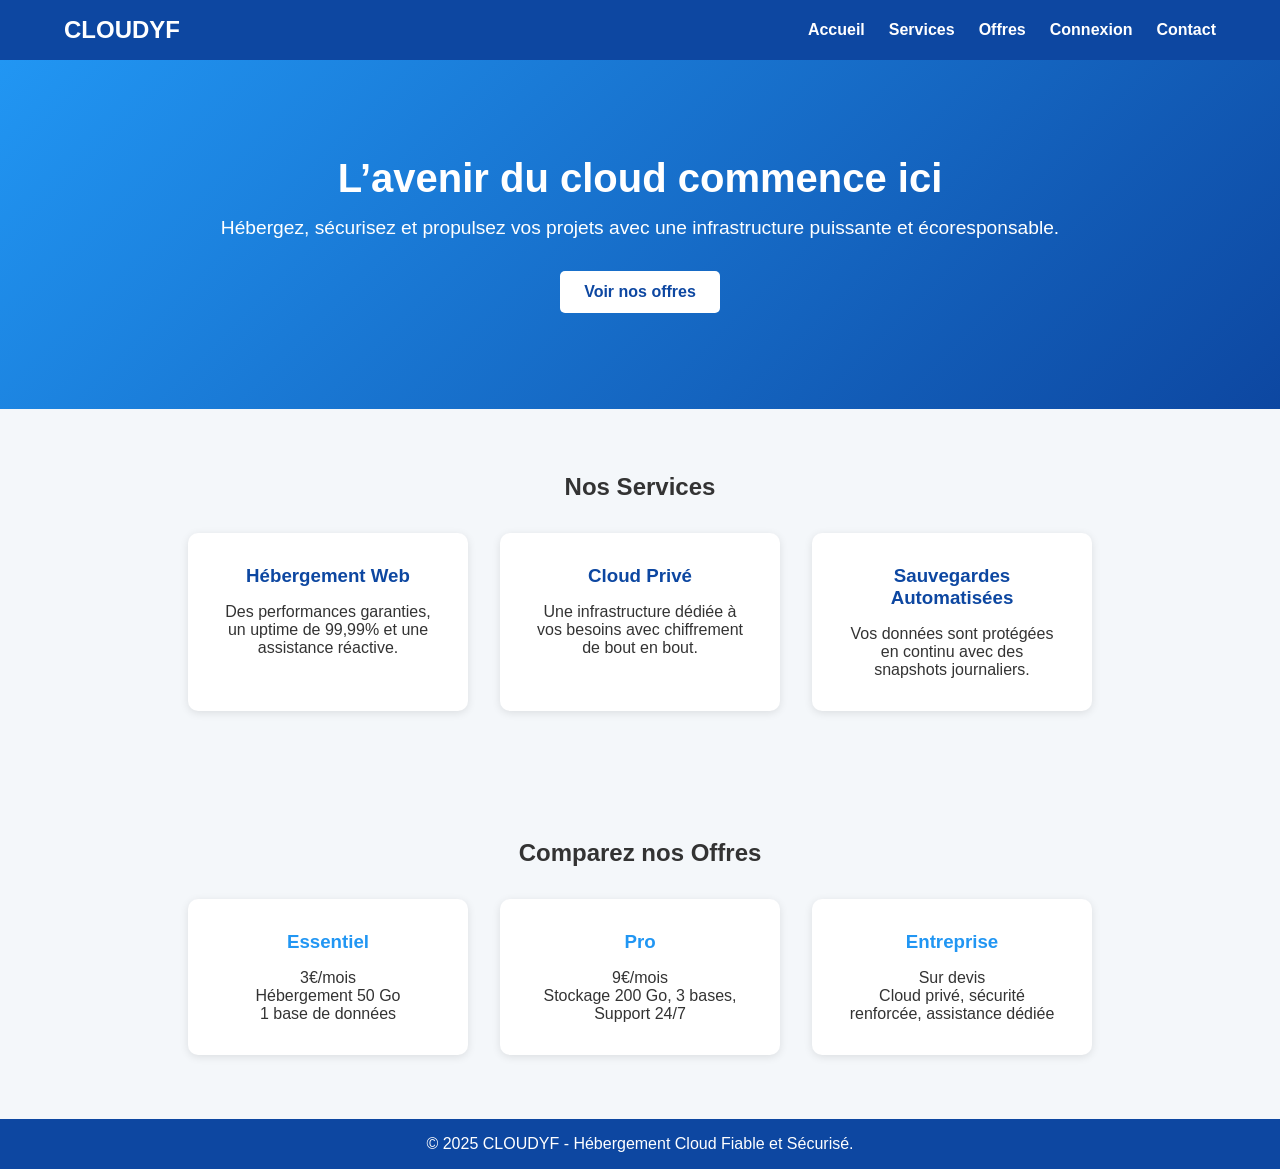
==== index.html @ dfaebd7f "Add sites" ====
<!DOCTYPE html>
<html lang="fr">
<head>
  <meta charset="UTF-8">
  <meta name="viewport" content="width=device-width, initial-scale=1.0">
  <title>CLOUDYF - Votre hébergeur cloud moderne</title>
  <link rel="stylesheet" href="styles.css">
</head>
<body>
  <header>
    <div class="container">
      <nav>
        <h1>CLOUDYF</h1>
        <ul>
          <li><a href="index.html">Accueil</a></li>
          <li><a href="#services">Services</a></li>
          <li><a href="#offres">Offres</a></li>
          <li><a href="connexion.html">Connexion</a></li>
          <li><a href="contact.html">Contact</a></li>
        </ul>
      </nav>
    </div>
  </header>

  <section id="accueil" class="hero">
    <div class="container">
      <h1>L’avenir du cloud commence ici</h1>
      <p>Hébergez, sécurisez et propulsez vos projets avec une infrastructure puissante et écoresponsable.</p>
      <a href="#offres" class="btn">Voir nos offres</a>
    </div>
  </section>

  <section id="services">
    <div class="container">
      <h2>Nos Services</h2>
      <div class="cards">
        <div class="card">
          <h3>Hébergement Web</h3>
          <p>Des performances garanties, un uptime de 99,99% et une assistance réactive.</p>
        </div>
        <div class="card">
          <h3>Cloud Privé</h3>
          <p>Une infrastructure dédiée à vos besoins avec chiffrement de bout en bout.</p>
        </div>
        <div class="card">
          <h3>Sauvegardes Automatisées</h3>
          <p>Vos données sont protégées en continu avec des snapshots journaliers.</p>
        </div>
      </div>
    </div>
  </section>

  <section id="offres">
    <div class="container">
      <h2>Comparez nos Offres</h2>
      <div class="offers">
        <div class="offer">
          <h3>Essentiel</h3>
          <p>3€/mois</p>
          <p>Hébergement 50 Go</p>
          <p>1 base de données</p>
        </div>
        <div class="offer">
          <h3>Pro</h3>
          <p>9€/mois</p>
          <p>Stockage 200 Go, 3 bases, Support 24/7</p>
        </div>
        <div class="offer">
          <h3>Entreprise</h3>
          <p>Sur devis</p>
          <p>Cloud privé, sécurité renforcée, assistance dédiée</p>
        </div>
      </div>
    </div>
  </section>

  <footer>
    <div class="container">
      <p>&copy; 2025 CLOUDYF - Hébergement Cloud Fiable et Sécurisé.</p>
    </div>
  </footer>
</body>
</html>
---- styles.css ----
:root {
  --bleu: #0d47a1;
  --clair: #f4f7fa;
  --accent: #2196f3;
  --gris: #ccc;
  --ombre: rgba(0, 0, 0, 0.1);
}
* {
  margin: 0;
  padding: 0;
  box-sizing: border-box;
  font-family: 'Segoe UI', sans-serif;
}
html, body {
  height: 100%;
}
body {
  background: var(--clair);
  color: #333;
  display: flex;
  flex-direction: column;
}
main {
  flex: 1;
}
header {
  background: var(--bleu);
  color: white;
  padding: 1rem 0;
}
.container {
  width: 90%;
  max-width: 1200px;
  margin: auto;
}
nav {
  display: flex;
  justify-content: space-between;
  align-items: center;
}
nav ul {
  list-style: none;
  display: flex;
  gap: 1.5rem;
}
nav a {
  color: white;
  text-decoration: none;
  font-weight: bold;
}
.hero {
  background: linear-gradient(135deg, var(--accent), var(--bleu));
  color: white;
  text-align: center;
  padding: 6rem 1rem;
}
.hero h1 {
  font-size: 2.5rem;
  margin-bottom: 1rem;
}
.hero p {
  font-size: 1.2rem;
  margin-bottom: 2rem;
}
.btn {
  background: white;
  color: var(--bleu);
  padding: 0.75rem 1.5rem;
  text-decoration: none;
  border-radius: 5px;
  font-weight: bold;
  display: inline-block;
}
section {
  padding: 4rem 1rem;
}
h2 {
  text-align: center;
  margin-bottom: 2rem;
}
.cards, .offers {
  display: flex;
  flex-wrap: wrap;
  gap: 2rem;
  justify-content: center;
}
.card, .offer {
  background: white;
  padding: 2rem;
  border-radius: 10px;
  box-shadow: 0 2px 8px var(--ombre);
  width: 280px;
  text-align: center;
}
.offer h3 {
  margin-bottom: 1rem;
  color: var(--accent);
}
.card h3 {
  color: var(--bleu);
  margin-bottom: 1rem;
}
.form {
  max-width: 500px;
  margin: auto;
  display: flex;
  flex-direction: column;
  gap: 1rem;
}
input, textarea, button {
  padding: 0.75rem;
  border: 1px solid var(--gris);
  border-radius: 5px;
}
button {
  background: var(--bleu);
  color: white;
  font-weight: bold;
  cursor: pointer;
}
footer {
  background: var(--bleu);
  color: white;
  text-align: center;
  padding: 1rem 0;
  margin-top: auto;
}
@media (max-width: 768px) {
  .cards, .offers {
    flex-direction: column;
    align-items: center;
  }
  nav ul {
    flex-direction: column;
    gap: 0.5rem;
  }
}
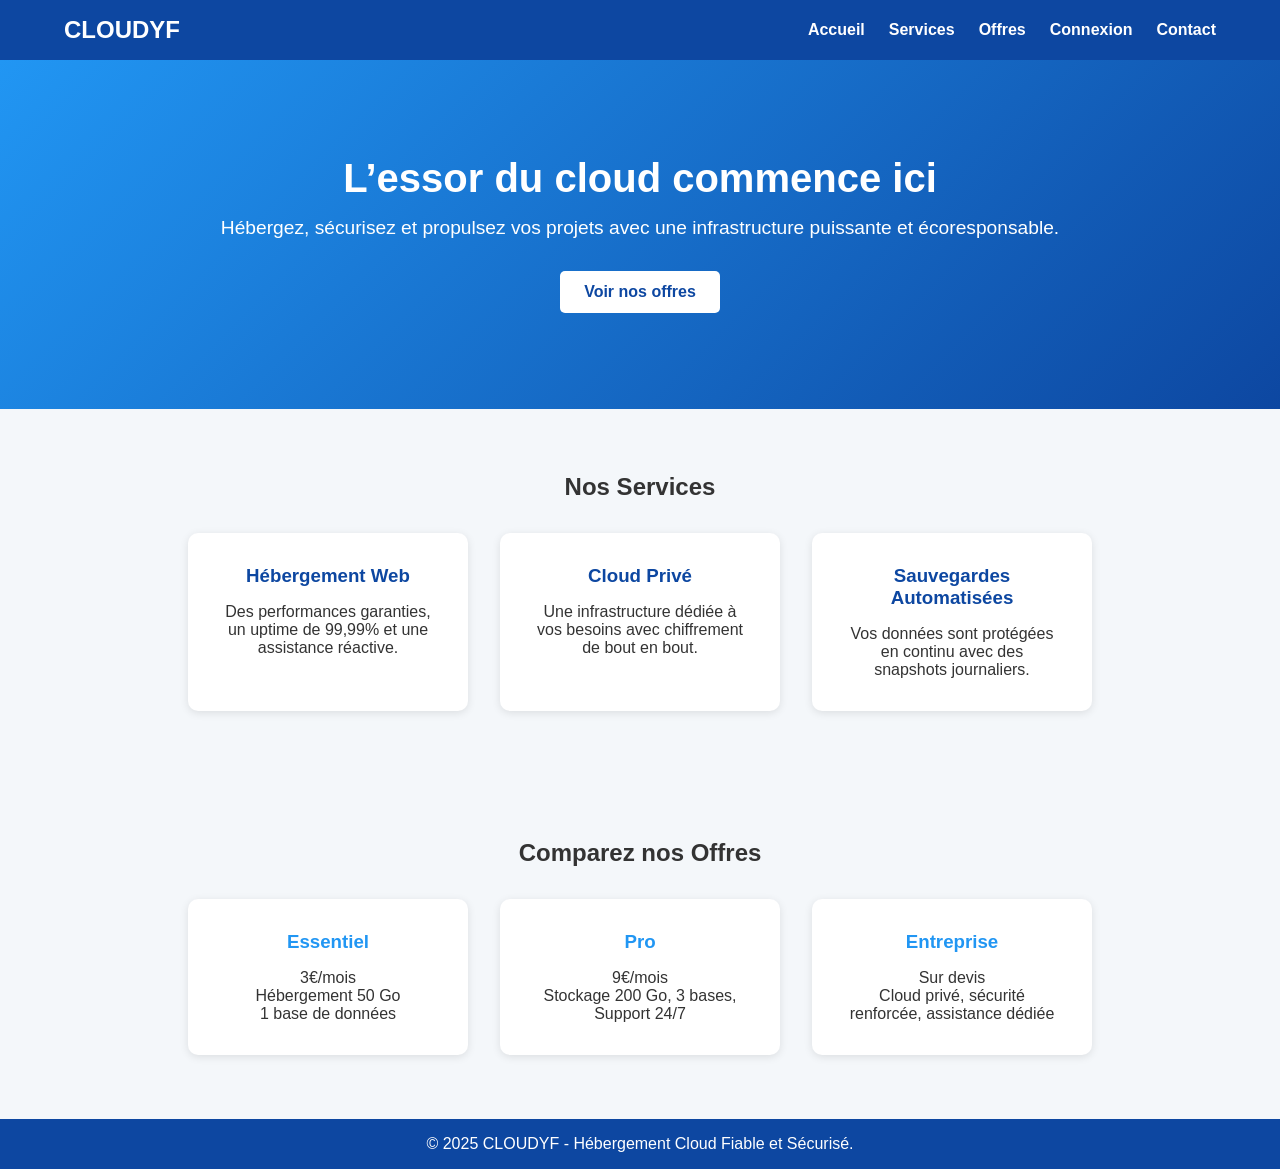
==== commit cef483fe: "Test 01" ====
--- a/index.html
+++ b/index.html
@@ -24,7 +24,7 @@
 
   <section id="accueil" class="hero">
     <div class="container">
-      <h1>L’avenir du cloud commence ici</h1>
+      <h1>L’essor du cloud commence ici</h1>
       <p>Hébergez, sécurisez et propulsez vos projets avec une infrastructure puissante et écoresponsable.</p>
       <a href="#offres" class="btn">Voir nos offres</a>
     </div>
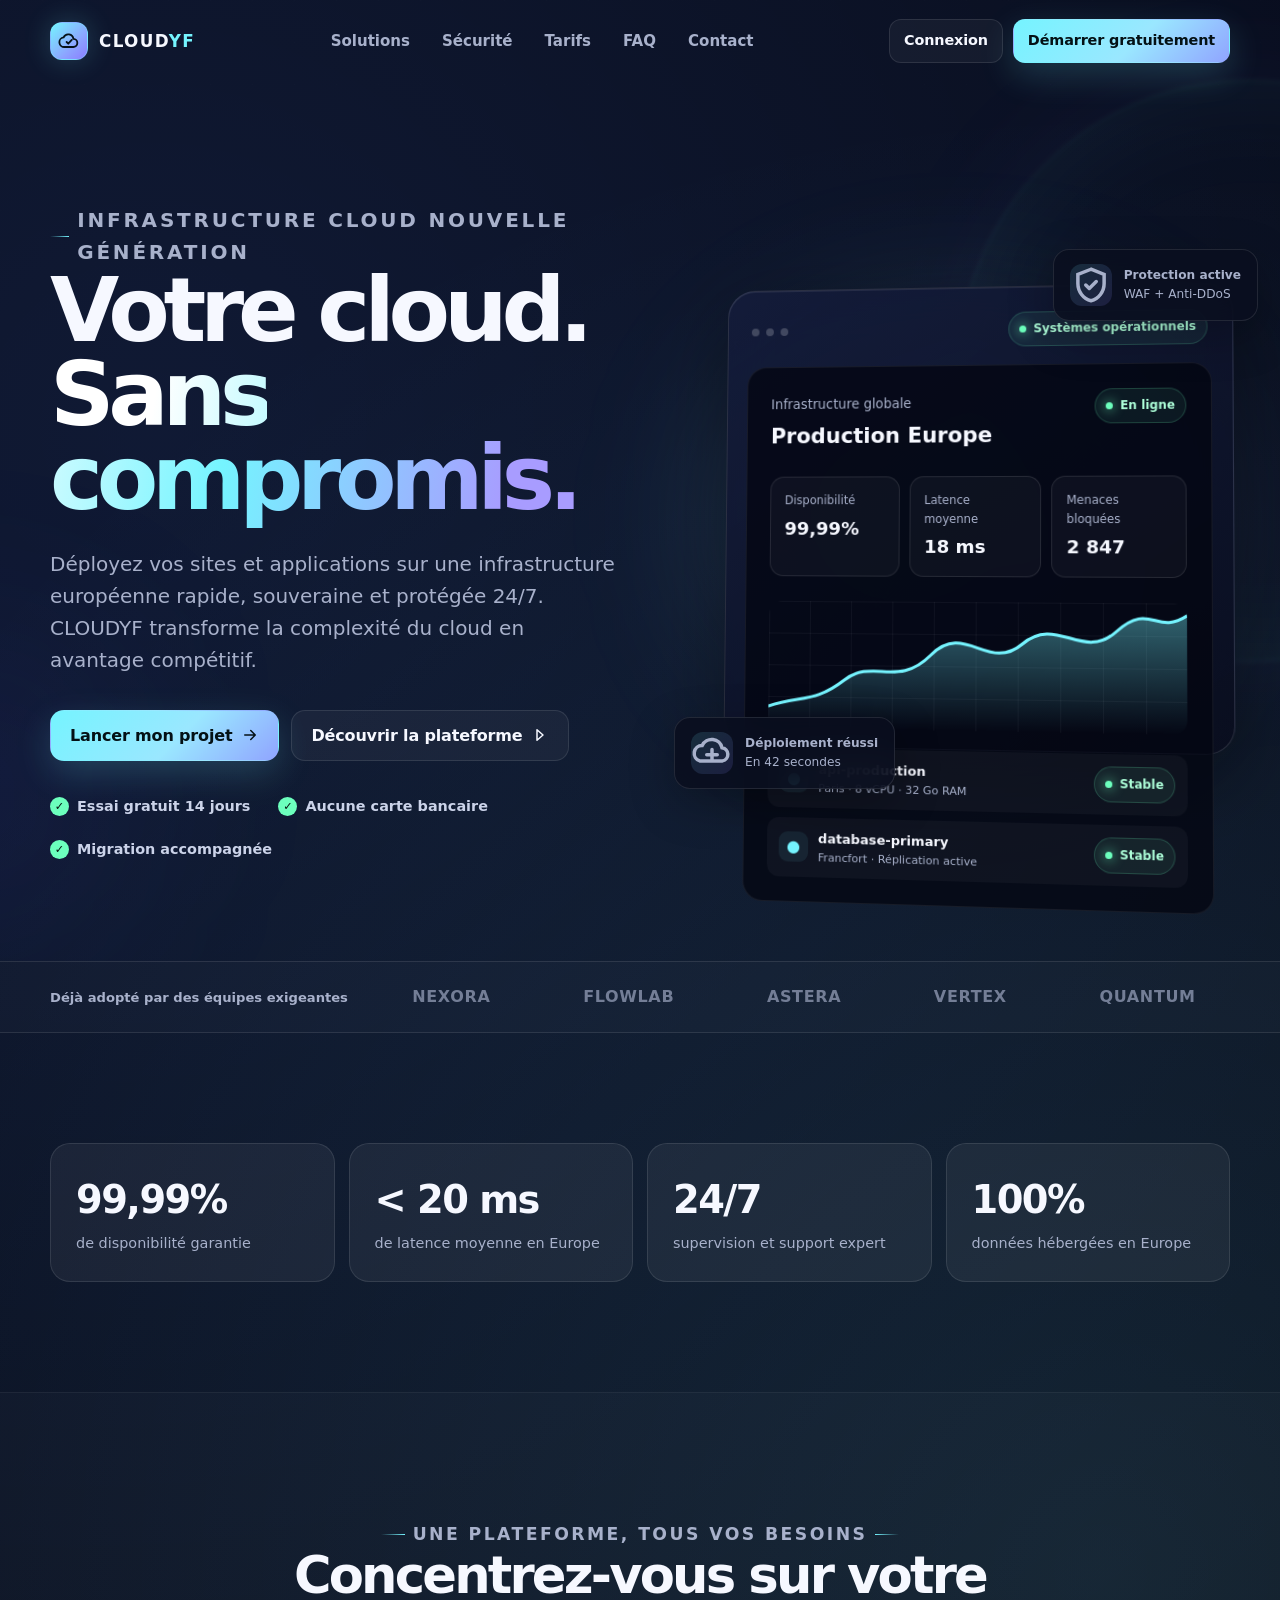
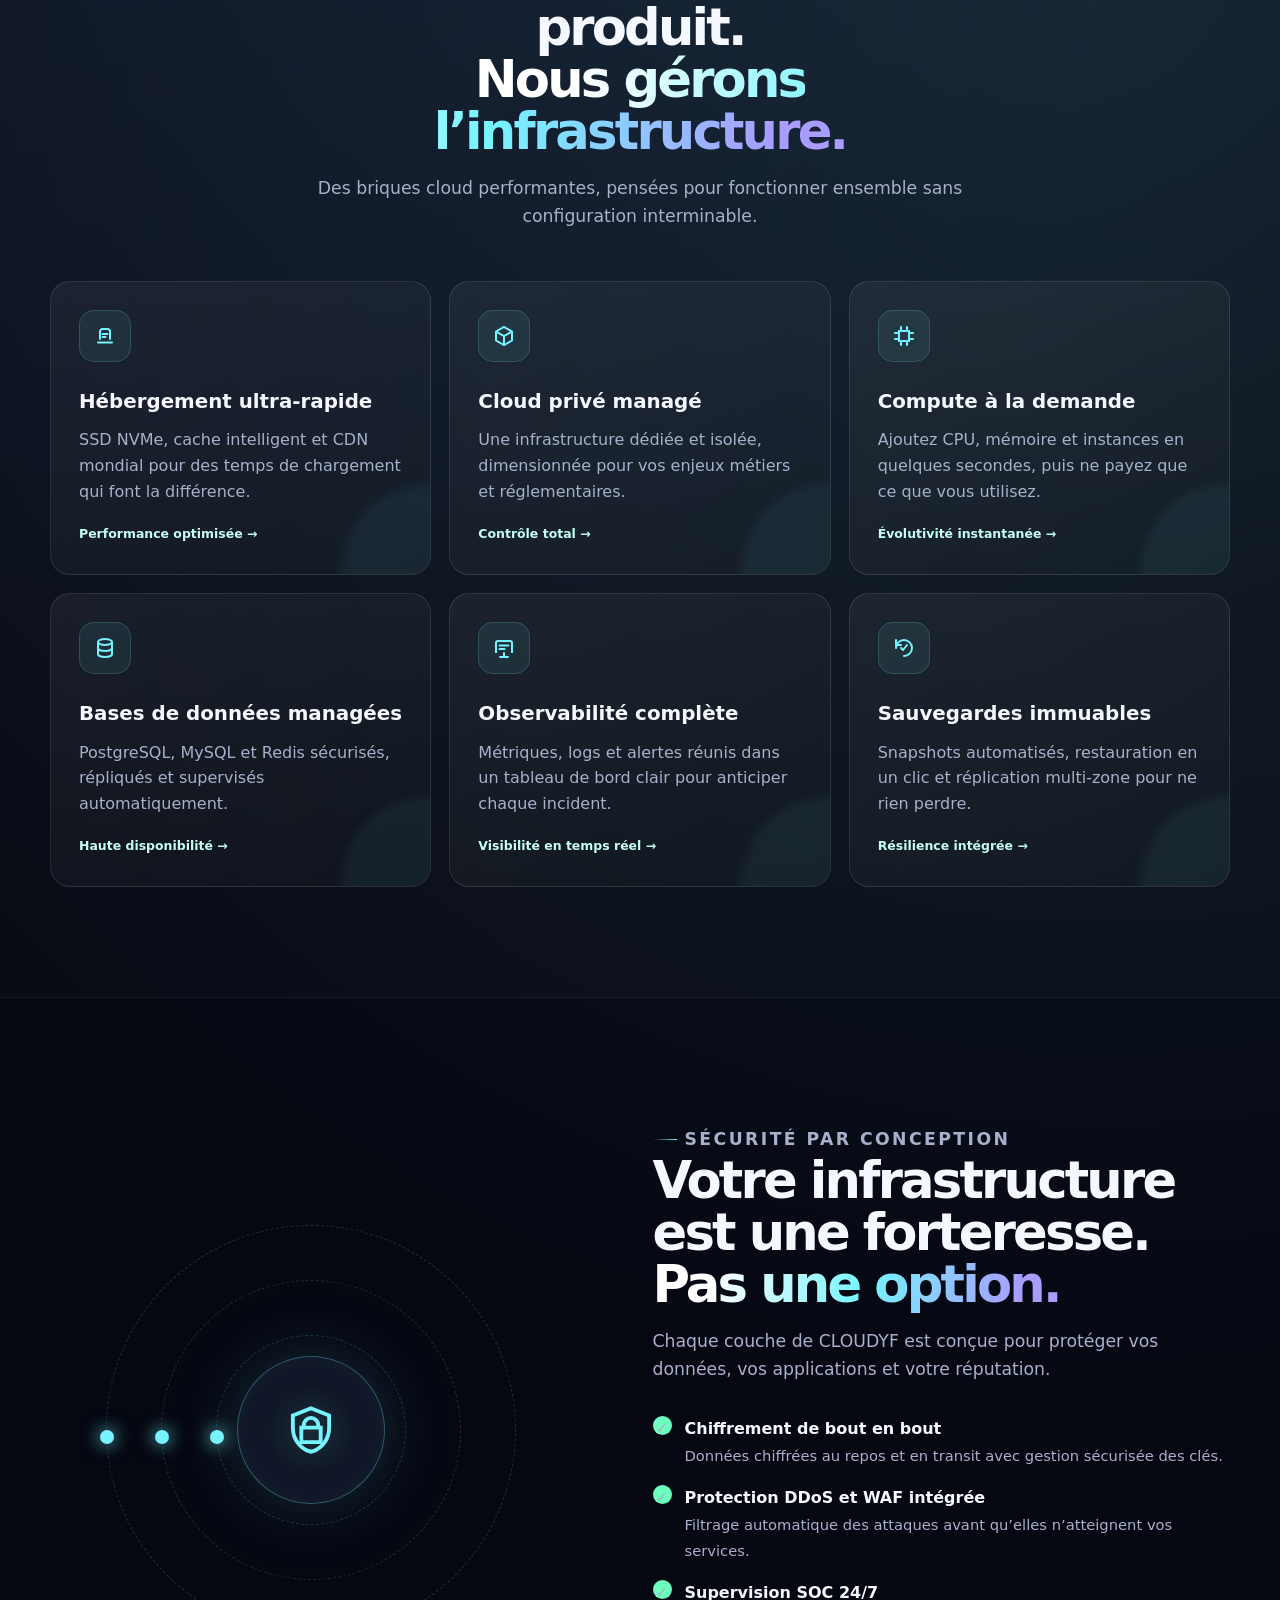
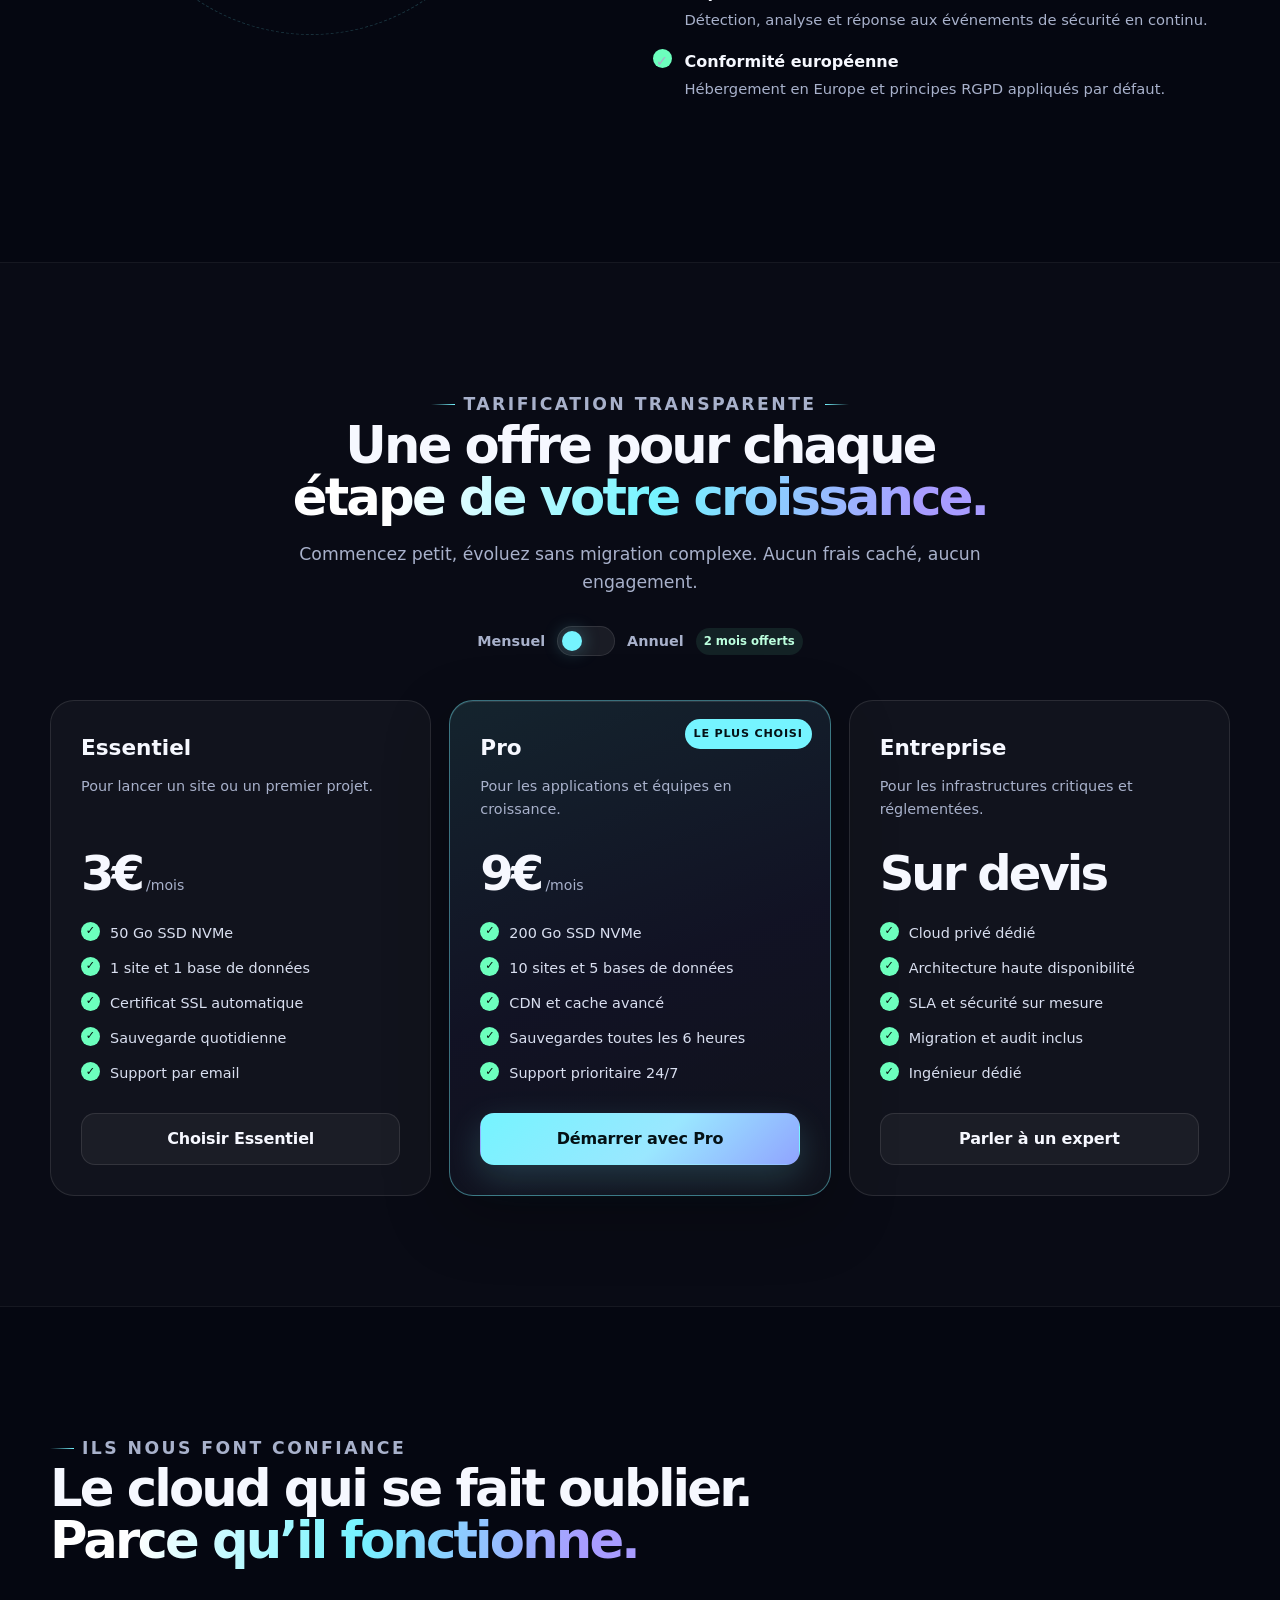
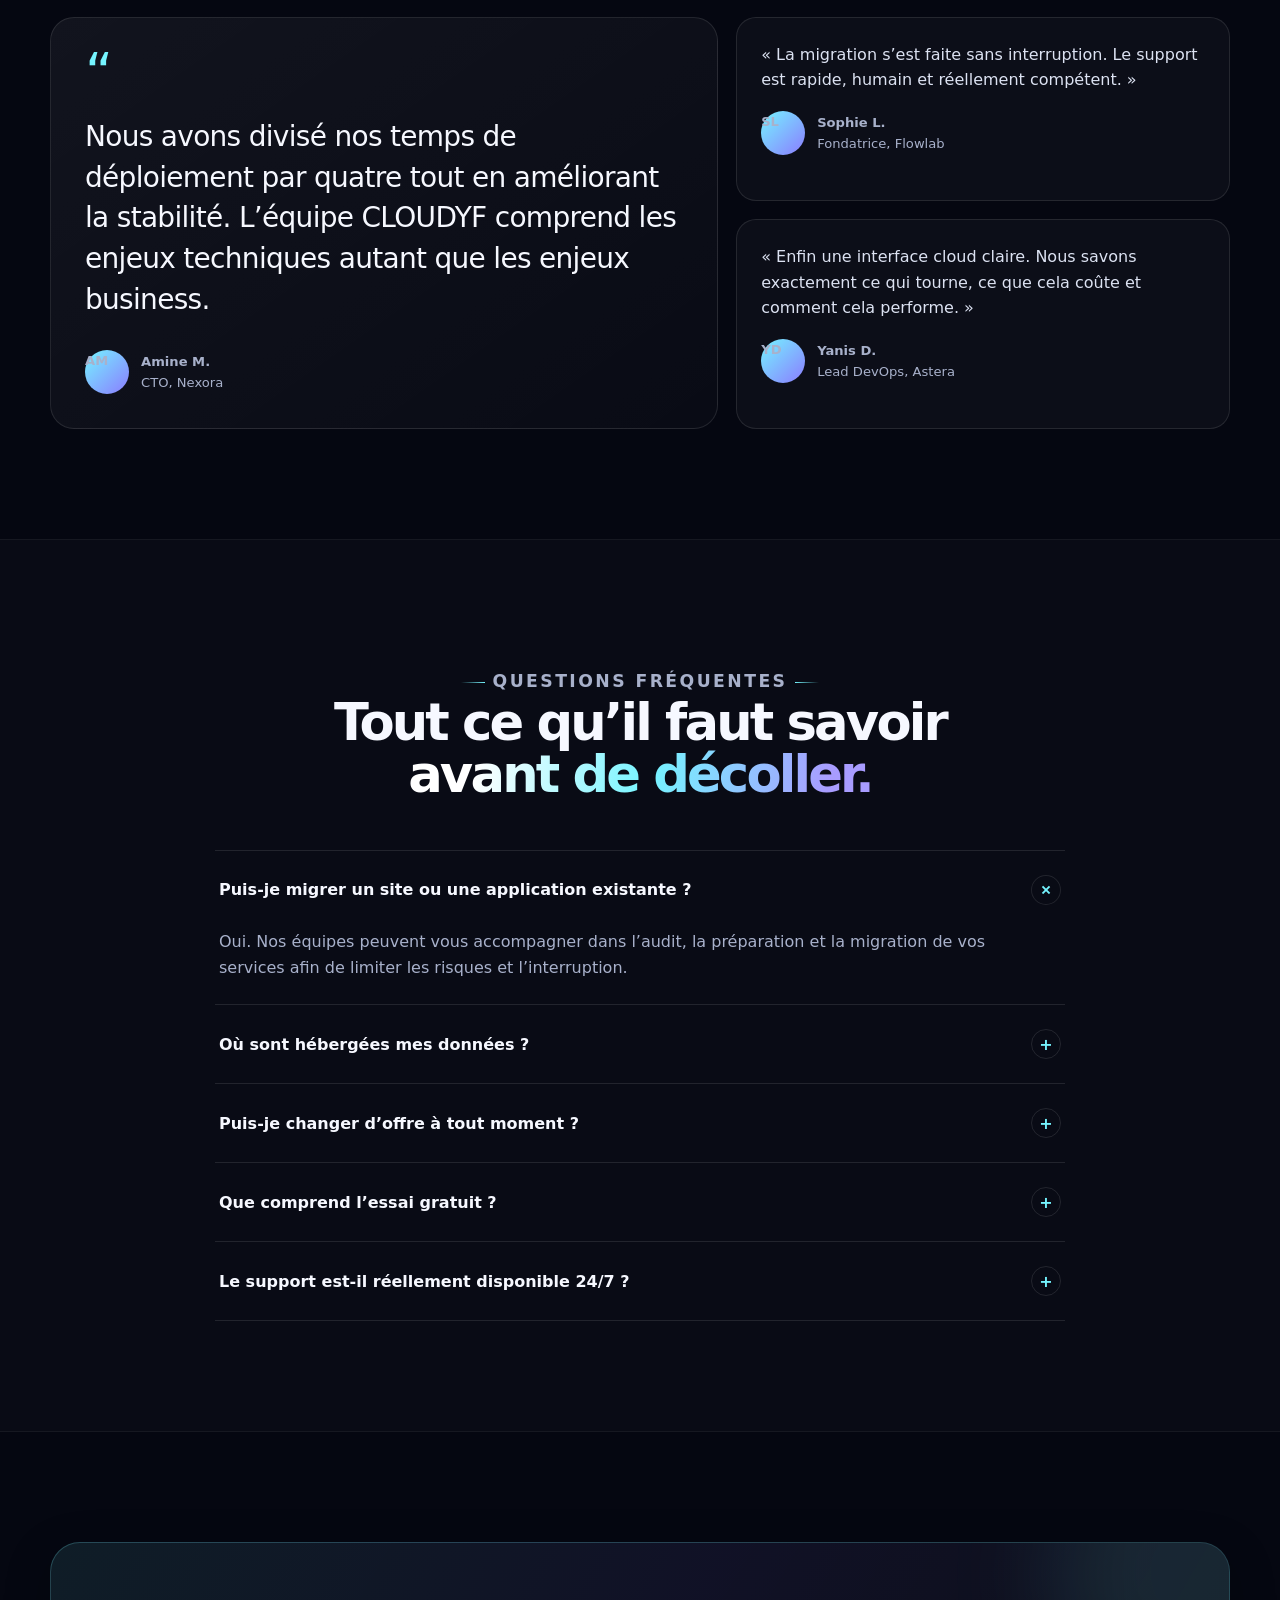
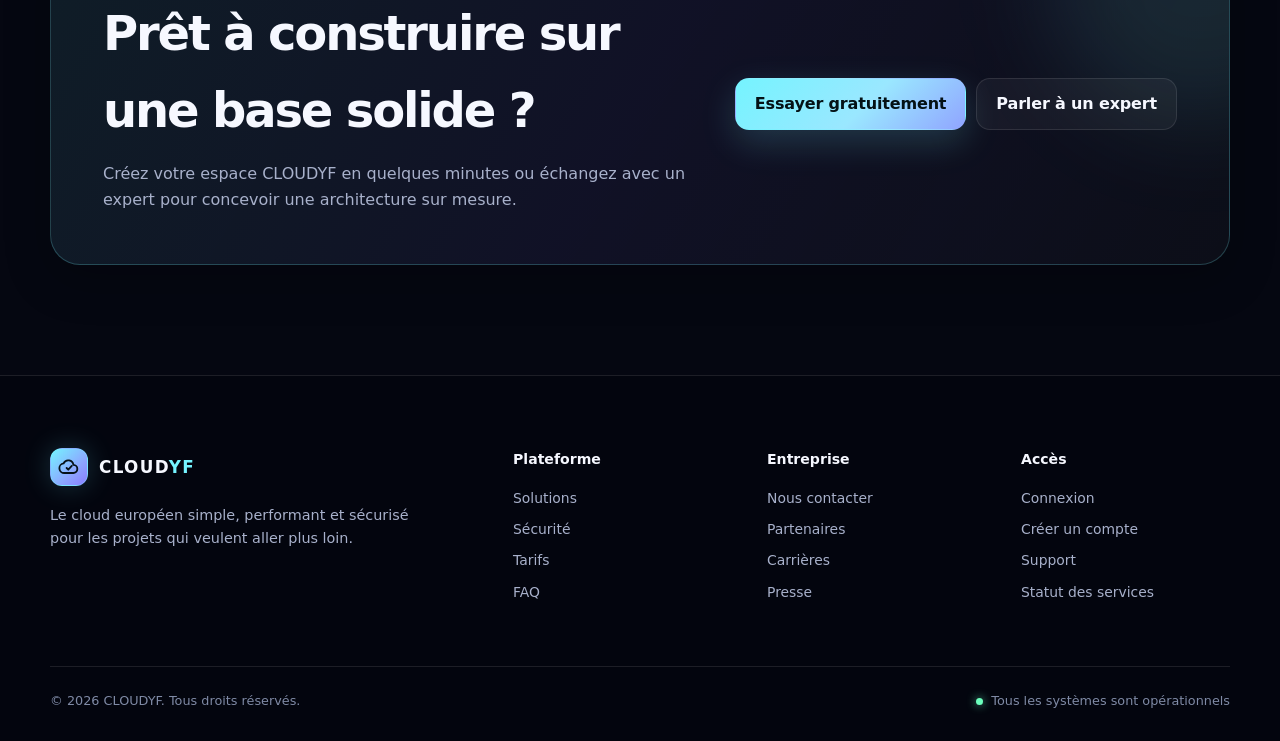
==== commit fd57c6aa: "Refonte site 01" ====
--- a/index.html
+++ b/index.html
@@ -3,80 +3,335 @@
 <head>
   <meta charset="UTF-8">
   <meta name="viewport" content="width=device-width, initial-scale=1.0">
-  <title>CLOUDYF - Votre hébergeur cloud moderne</title>
+  <meta name="description" content="CLOUDYF propose un cloud européen performant, sécurisé et simple à déployer pour vos sites, applications et infrastructures critiques.">
+  <meta name="theme-color" content="#050711">
+  <title>CLOUDYF — Le cloud qui accélère vos ambitions</title>
   <link rel="stylesheet" href="styles.css">
+  <script src="script.js" defer></script>
 </head>
 <body>
-  <header>
-    <div class="container">
-      <nav>
-        <h1>CLOUDYF</h1>
-        <ul>
-          <li><a href="index.html">Accueil</a></li>
-          <li><a href="#services">Services</a></li>
-          <li><a href="#offres">Offres</a></li>
-          <li><a href="connexion.html">Connexion</a></li>
-          <li><a href="contact.html">Contact</a></li>
-        </ul>
-      </nav>
+  <a class="skip-link" href="#contenu">Aller au contenu</a>
+
+  <header class="site-header">
+    <div class="container navbar">
+      <a class="brand" href="index.html" aria-label="CLOUDYF, accueil">
+        <span class="brand-mark" aria-hidden="true">
+          <svg viewBox="0 0 24 24" fill="none"><path d="M7.4 18.5h9.2a4.4 4.4 0 0 0 .2-8.8A5.6 5.6 0 0 0 6.1 8.1a5.2 5.2 0 0 0 1.3 10.4Z" stroke="currentColor" stroke-width="2"/><path d="m9.4 13.1 1.8 1.8 3.8-4.1" stroke="currentColor" stroke-width="2" stroke-linecap="round" stroke-linejoin="round"/></svg>
+        </span>
+        <span class="brand-word">CLOUD<span>YF</span></span>
+      </a>
+
+      <button class="menu-toggle" type="button" aria-label="Ouvrir le menu" aria-expanded="false" aria-controls="navigation"><span></span></button>
+
+      <ul class="nav-links" id="navigation">
+        <li><a href="#services">Solutions</a></li>
+        <li><a href="#securite">Sécurité</a></li>
+        <li><a href="#offres">Tarifs</a></li>
+        <li><a href="#faq">FAQ</a></li>
+        <li><a href="contact.html">Contact</a></li>
+      </ul>
+
+      <div class="nav-actions">
+        <a class="btn btn-secondary btn-small" href="connexion.html">Connexion</a>
+        <a class="btn btn-primary btn-small" href="inscription.html">Démarrer gratuitement</a>
+      </div>
     </div>
   </header>
 
-  <section id="accueil" class="hero">
+  <main id="contenu">
+    <section class="hero" id="accueil">
+      <div class="container hero-grid">
+        <div class="hero-copy reveal">
+          <p class="eyebrow">Infrastructure cloud nouvelle génération</p>
+          <h1>Votre cloud.<br><span class="gradient-text">Sans compromis.</span></h1>
+          <p>Déployez vos sites et applications sur une infrastructure européenne rapide, souveraine et protégée 24/7. CLOUDYF transforme la complexité du cloud en avantage compétitif.</p>
+          <div class="hero-actions">
+            <a class="btn btn-primary" href="inscription.html">
+              Lancer mon projet
+              <svg viewBox="0 0 24 24" fill="none" aria-hidden="true"><path d="M5 12h14M13 6l6 6-6 6" stroke="currentColor" stroke-width="2" stroke-linecap="round" stroke-linejoin="round"/></svg>
+            </a>
+            <a class="btn btn-secondary" href="#services">
+              Découvrir la plateforme
+              <svg viewBox="0 0 24 24" fill="none" aria-hidden="true"><path d="m8 5 8 7-8 7V5Z" stroke="currentColor" stroke-width="2" stroke-linejoin="round"/></svg>
+            </a>
+          </div>
+          <ul class="hero-proof">
+            <li><span class="check-dot">✓</span>Essai gratuit 14 jours</li>
+            <li><span class="check-dot">✓</span>Aucune carte bancaire</li>
+            <li><span class="check-dot">✓</span>Migration accompagnée</li>
+          </ul>
+        </div>
+
+        <div class="cloud-console reveal" aria-label="Aperçu du tableau de bord CLOUDYF">
+          <div class="console-glow"></div>
+          <div class="console-card">
+            <div class="console-top">
+              <div class="window-dots" aria-hidden="true"><i></i><i></i><i></i></div>
+              <span class="live-badge">Systèmes opérationnels</span>
+            </div>
+            <div class="console-screen">
+              <div class="console-heading">
+                <div><small>Infrastructure globale</small><strong>Production Europe</strong></div>
+                <span class="status-pill">En ligne</span>
+              </div>
+              <div class="metric-row">
+                <div class="metric"><span>Disponibilité</span><strong>99,99%</strong></div>
+                <div class="metric"><span>Latence moyenne</span><strong>18 ms</strong></div>
+                <div class="metric"><span>Menaces bloquées</span><strong>2 847</strong></div>
+              </div>
+              <div class="chart" aria-hidden="true">
+                <svg viewBox="0 0 420 128" preserveAspectRatio="none">
+                  <defs><linearGradient id="area" x1="0" y1="0" x2="0" y2="1"><stop offset="0" stop-color="#75f4ff" stop-opacity=".38"/><stop offset="1" stop-color="#75f4ff" stop-opacity="0"/></linearGradient></defs>
+                  <path d="M0 106 C35 95 48 102 78 79 S132 87 166 53 S224 70 258 41 S318 58 351 28 S390 32 420 12 V128 H0Z" fill="url(#area)"/>
+                  <path d="M0 106 C35 95 48 102 78 79 S132 87 166 53 S224 70 258 41 S318 58 351 28 S390 32 420 12" fill="none" stroke="#75f4ff" stroke-width="3" stroke-linecap="round"/>
+                </svg>
+              </div>
+              <div class="server-list">
+                <div class="server-item"><span class="server-icon">●</span><div><strong>api-production</strong><small>Paris · 8 vCPU · 32 Go RAM</small></div><span class="status-pill">Stable</span></div>
+                <div class="server-item"><span class="server-icon">●</span><div><strong>database-primary</strong><small>Francfort · Réplication active</small></div><span class="status-pill">Stable</span></div>
+              </div>
+            </div>
+          </div>
+          <div class="float-card one">
+            <span class="float-icon" aria-hidden="true">
+              <svg viewBox="0 0 24 24" fill="none"><path d="M12 3 4.5 6v5.2c0 4.6 3.1 8.8 7.5 9.8 4.4-1 7.5-5.2 7.5-9.8V6L12 3Z" stroke="currentColor" stroke-width="2"/><path d="m9 12 2 2 4-4" stroke="currentColor" stroke-width="2" stroke-linecap="round" stroke-linejoin="round"/></svg>
+            </span>
+            <span><strong>Protection active</strong><span>WAF + Anti-DDoS</span></span>
+          </div>
+          <div class="float-card two">
+            <span class="float-icon" aria-hidden="true">
+              <svg viewBox="0 0 24 24" fill="none"><path d="M5 16.5A4.5 4.5 0 0 1 6.4 7.7 6 6 0 0 1 17.7 9 3.8 3.8 0 0 1 18 16.5H5Z" stroke="currentColor" stroke-width="2"/><path d="M9 13h6M12 10v6" stroke="currentColor" stroke-width="2" stroke-linecap="round"/></svg>
+            </span>
+            <span><strong>Déploiement réussi</strong><span>En 42 secondes</span></span>
+          </div>
+        </div>
+      </div>
+    </section>
+
+    <div class="trust-strip">
+      <div class="container trust-grid">
+        <span>Déjà adopté par des équipes exigeantes</span>
+        <div class="logo-row" aria-label="Exemples de clients"><span>NEXORA</span><span>FLOWLAB</span><span>ASTERA</span><span>VERTEX</span><span>QUANTUM</span></div>
+      </div>
+    </div>
+
+    <section class="section">
+      <div class="container">
+        <div class="stats-grid reveal">
+          <div class="stat-card"><strong>99,99%</strong><span>de disponibilité garantie</span></div>
+          <div class="stat-card"><strong>&lt; 20 ms</strong><span>de latence moyenne en Europe</span></div>
+          <div class="stat-card"><strong>24/7</strong><span>supervision et support expert</span></div>
+          <div class="stat-card"><strong>100%</strong><span>données hébergées en Europe</span></div>
+        </div>
+      </div>
+    </section>
+
+    <section class="section section-soft" id="services">
+      <div class="container">
+        <div class="section-heading center reveal">
+          <p class="eyebrow">Une plateforme, tous vos besoins</p>
+          <h2>Concentrez-vous sur votre produit.<br><span class="gradient-text">Nous gérons l’infrastructure.</span></h2>
+          <p>Des briques cloud performantes, pensées pour fonctionner ensemble sans configuration interminable.</p>
+        </div>
+
+        <div class="cards-grid">
+          <article class="feature-card reveal">
+            <span class="feature-icon" aria-hidden="true"><svg viewBox="0 0 24 24" fill="none"><path d="M5 18.5h14M7 15V7.5A2.5 2.5 0 0 1 9.5 5h5A2.5 2.5 0 0 1 17 7.5V15" stroke="currentColor" stroke-width="2" stroke-linecap="round"/><path d="M9.5 10h5M9.5 13h3" stroke="currentColor" stroke-width="2" stroke-linecap="round"/></svg></span>
+            <h3>Hébergement ultra-rapide</h3>
+            <p>SSD NVMe, cache intelligent et CDN mondial pour des temps de chargement qui font la différence.</p>
+            <span class="feature-tag">Performance optimisée →</span>
+          </article>
+          <article class="feature-card reveal">
+            <span class="feature-icon" aria-hidden="true"><svg viewBox="0 0 24 24" fill="none"><path d="M4 7.5 12 3l8 4.5v9L12 21l-8-4.5v-9Z" stroke="currentColor" stroke-width="2"/><path d="m4.5 7.8 7.5 4.3 7.5-4.3M12 12v8.4" stroke="currentColor" stroke-width="2"/></svg></span>
+            <h3>Cloud privé managé</h3>
+            <p>Une infrastructure dédiée et isolée, dimensionnée pour vos enjeux métiers et réglementaires.</p>
+            <span class="feature-tag">Contrôle total →</span>
+          </article>
+          <article class="feature-card reveal">
+            <span class="feature-icon" aria-hidden="true"><svg viewBox="0 0 24 24" fill="none"><path d="M7 7h10v10H7z" stroke="currentColor" stroke-width="2"/><path d="M9 3v4M15 3v4M9 17v4M15 17v4M3 9h4M3 15h4M17 9h4M17 15h4" stroke="currentColor" stroke-width="2" stroke-linecap="round"/></svg></span>
+            <h3>Compute à la demande</h3>
+            <p>Ajoutez CPU, mémoire et instances en quelques secondes, puis ne payez que ce que vous utilisez.</p>
+            <span class="feature-tag">Évolutivité instantanée →</span>
+          </article>
+          <article class="feature-card reveal">
+            <span class="feature-icon" aria-hidden="true"><svg viewBox="0 0 24 24" fill="none"><ellipse cx="12" cy="6" rx="7" ry="3" stroke="currentColor" stroke-width="2"/><path d="M5 6v6c0 1.7 3.1 3 7 3s7-1.3 7-3V6M5 12v6c0 1.7 3.1 3 7 3s7-1.3 7-3v-6" stroke="currentColor" stroke-width="2"/></svg></span>
+            <h3>Bases de données managées</h3>
+            <p>PostgreSQL, MySQL et Redis sécurisés, répliqués et supervisés automatiquement.</p>
+            <span class="feature-tag">Haute disponibilité →</span>
+          </article>
+          <article class="feature-card reveal">
+            <span class="feature-icon" aria-hidden="true"><svg viewBox="0 0 24 24" fill="none"><path d="M4 17V7a2 2 0 0 1 2-2h12a2 2 0 0 1 2 2v10" stroke="currentColor" stroke-width="2"/><path d="M8 21h8M12 17v4M7.5 9.5h9M7.5 13h5" stroke="currentColor" stroke-width="2" stroke-linecap="round"/></svg></span>
+            <h3>Observabilité complète</h3>
+            <p>Métriques, logs et alertes réunis dans un tableau de bord clair pour anticiper chaque incident.</p>
+            <span class="feature-tag">Visibilité en temps réel →</span>
+          </article>
+          <article class="feature-card reveal">
+            <span class="feature-icon" aria-hidden="true"><svg viewBox="0 0 24 24" fill="none"><path d="M12 20a8 8 0 1 0-8-8" stroke="currentColor" stroke-width="2" stroke-linecap="round"/><path d="M4 4v5h5M9 12l2 2 4-5" stroke="currentColor" stroke-width="2" stroke-linecap="round" stroke-linejoin="round"/></svg></span>
+            <h3>Sauvegardes immuables</h3>
+            <p>Snapshots automatisés, restauration en un clic et réplication multi-zone pour ne rien perdre.</p>
+            <span class="feature-tag">Résilience intégrée →</span>
+          </article>
+        </div>
+      </div>
+    </section>
+
+    <section class="section" id="securite">
+      <div class="container split-grid">
+        <div class="security-visual reveal" aria-hidden="true">
+          <div class="security-orbit o1"><span></span></div>
+          <div class="security-orbit o2"><span></span></div>
+          <div class="security-orbit o3"><span></span></div>
+          <div class="security-core"><svg viewBox="0 0 24 24" fill="none"><path d="M12 3 4.5 6v5.2c0 4.6 3.1 8.8 7.5 9.8 4.4-1 7.5-5.2 7.5-9.8V6L12 3Z" stroke="currentColor" stroke-width="1.6"/><path d="M9 11v-1a3 3 0 0 1 6 0v1M8 11h8v6H8z" stroke="currentColor" stroke-width="1.6"/></svg></div>
+        </div>
+        <div class="section-heading reveal">
+          <p class="eyebrow">Sécurité par conception</p>
+          <h2>Votre infrastructure est une forteresse. <span class="gradient-text">Pas une option.</span></h2>
+          <p>Chaque couche de CLOUDYF est conçue pour protéger vos données, vos applications et votre réputation.</p>
+          <ul class="benefit-list">
+            <li><span class="check-dot">✓</span><div><strong>Chiffrement de bout en bout</strong><span>Données chiffrées au repos et en transit avec gestion sécurisée des clés.</span></div></li>
+            <li><span class="check-dot">✓</span><div><strong>Protection DDoS et WAF intégrée</strong><span>Filtrage automatique des attaques avant qu’elles n’atteignent vos services.</span></div></li>
+            <li><span class="check-dot">✓</span><div><strong>Supervision SOC 24/7</strong><span>Détection, analyse et réponse aux événements de sécurité en continu.</span></div></li>
+            <li><span class="check-dot">✓</span><div><strong>Conformité européenne</strong><span>Hébergement en Europe et principes RGPD appliqués par défaut.</span></div></li>
+          </ul>
+        </div>
+      </div>
+    </section>
+
+    <section class="section section-soft" id="offres">
+      <div class="container">
+        <div class="section-heading center reveal">
+          <p class="eyebrow">Tarification transparente</p>
+          <h2>Une offre pour chaque <span class="gradient-text">étape de votre croissance.</span></h2>
+          <p>Commencez petit, évoluez sans migration complexe. Aucun frais caché, aucun engagement.</p>
+        </div>
+
+        <div class="pricing-toolbar reveal">
+          <span>Mensuel</span>
+          <button class="switch" type="button" role="switch" aria-checked="false" aria-label="Activer la facturation annuelle"></button>
+          <span>Annuel</span>
+          <span class="save-badge">2 mois offerts</span>
+        </div>
+
+        <div class="pricing-grid">
+          <article class="price-card reveal">
+            <h3>Essentiel</h3>
+            <p>Pour lancer un site ou un premier projet.</p>
+            <div class="price"><strong data-monthly="3€" data-yearly="2,50€">3€</strong><span data-billing-label>/mois</span></div>
+            <ul class="price-features">
+              <li><span class="check-dot">✓</span>50 Go SSD NVMe</li>
+              <li><span class="check-dot">✓</span>1 site et 1 base de données</li>
+              <li><span class="check-dot">✓</span>Certificat SSL automatique</li>
+              <li><span class="check-dot">✓</span>Sauvegarde quotidienne</li>
+              <li><span class="check-dot">✓</span>Support par email</li>
+            </ul>
+            <a class="btn btn-secondary" href="inscription.html">Choisir Essentiel</a>
+          </article>
+
+          <article class="price-card featured reveal">
+            <span class="popular-badge">Le plus choisi</span>
+            <h3>Pro</h3>
+            <p>Pour les applications et équipes en croissance.</p>
+            <div class="price"><strong data-monthly="9€" data-yearly="7,50€">9€</strong><span data-billing-label>/mois</span></div>
+            <ul class="price-features">
+              <li><span class="check-dot">✓</span>200 Go SSD NVMe</li>
+              <li><span class="check-dot">✓</span>10 sites et 5 bases de données</li>
+              <li><span class="check-dot">✓</span>CDN et cache avancé</li>
+              <li><span class="check-dot">✓</span>Sauvegardes toutes les 6 heures</li>
+              <li><span class="check-dot">✓</span>Support prioritaire 24/7</li>
+            </ul>
+            <a class="btn btn-primary" href="inscription.html">Démarrer avec Pro</a>
+          </article>
+
+          <article class="price-card reveal">
+            <h3>Entreprise</h3>
+            <p>Pour les infrastructures critiques et réglementées.</p>
+            <div class="price"><strong>Sur devis</strong></div>
+            <ul class="price-features">
+              <li><span class="check-dot">✓</span>Cloud privé dédié</li>
+              <li><span class="check-dot">✓</span>Architecture haute disponibilité</li>
+              <li><span class="check-dot">✓</span>SLA et sécurité sur mesure</li>
+              <li><span class="check-dot">✓</span>Migration et audit inclus</li>
+              <li><span class="check-dot">✓</span>Ingénieur dédié</li>
+            </ul>
+            <a class="btn btn-secondary" href="contact.html">Parler à un expert</a>
+          </article>
+        </div>
+      </div>
+    </section>
+
+    <section class="section">
+      <div class="container">
+        <div class="section-heading reveal">
+          <p class="eyebrow">Ils nous font confiance</p>
+          <h2>Le cloud qui se fait oublier.<br><span class="gradient-text">Parce qu’il fonctionne.</span></h2>
+        </div>
+        <div class="testimonials-grid">
+          <article class="quote-card reveal">
+            <div class="quote-mark">“</div>
+            <blockquote>Nous avons divisé nos temps de déploiement par quatre tout en améliorant la stabilité. L’équipe CLOUDYF comprend les enjeux techniques autant que les enjeux business.</blockquote>
+            <div class="person"><span class="avatar">AM</span><span><strong>Amine M.</strong><span>CTO, Nexora</span></span></div>
+          </article>
+          <div class="mini-quotes">
+            <article class="mini-quote reveal"><p>« La migration s’est faite sans interruption. Le support est rapide, humain et réellement compétent. »</p><div class="person"><span class="avatar">SL</span><span><strong>Sophie L.</strong><span>Fondatrice, Flowlab</span></span></div></article>
+            <article class="mini-quote reveal"><p>« Enfin une interface cloud claire. Nous savons exactement ce qui tourne, ce que cela coûte et comment cela performe. »</p><div class="person"><span class="avatar">YD</span><span><strong>Yanis D.</strong><span>Lead DevOps, Astera</span></span></div></article>
+          </div>
+        </div>
+      </div>
+    </section>
+
+    <section class="section section-soft" id="faq">
+      <div class="container">
+        <div class="section-heading center reveal">
+          <p class="eyebrow">Questions fréquentes</p>
+          <h2>Tout ce qu’il faut savoir <span class="gradient-text">avant de décoller.</span></h2>
+        </div>
+        <div class="faq-list reveal">
+          <div class="faq-item is-open">
+            <button class="faq-question" type="button" aria-expanded="true"><span>Puis-je migrer un site ou une application existante ?</span><span>+</span></button>
+            <div class="faq-answer"><div><p>Oui. Nos équipes peuvent vous accompagner dans l’audit, la préparation et la migration de vos services afin de limiter les risques et l’interruption.</p></div></div>
+          </div>
+          <div class="faq-item">
+            <button class="faq-question" type="button" aria-expanded="false"><span>Où sont hébergées mes données ?</span><span>+</span></button>
+            <div class="faq-answer"><div><p>Les données sont hébergées dans des centres de données européens. Vous pouvez choisir votre zone de déploiement selon vos besoins de performance et de conformité.</p></div></div>
+          </div>
+          <div class="faq-item">
+            <button class="faq-question" type="button" aria-expanded="false"><span>Puis-je changer d’offre à tout moment ?</span><span>+</span></button>
+            <div class="faq-answer"><div><p>Oui. Vous pouvez augmenter ou réduire vos ressources depuis votre espace client. Les changements sont appliqués rapidement sans migration complexe.</p></div></div>
+          </div>
+          <div class="faq-item">
+            <button class="faq-question" type="button" aria-expanded="false"><span>Que comprend l’essai gratuit ?</span><span>+</span></button>
+            <div class="faq-answer"><div><p>L’essai donne accès à la plateforme et aux principales fonctionnalités pendant 14 jours, sans carte bancaire. Vous décidez ensuite de poursuivre ou non.</p></div></div>
+          </div>
+          <div class="faq-item">
+            <button class="faq-question" type="button" aria-expanded="false"><span>Le support est-il réellement disponible 24/7 ?</span><span>+</span></button>
+            <div class="faq-answer"><div><p>La supervision de l’infrastructure est permanente. Le niveau de support humain dépend de l’offre choisie, avec une priorité renforcée pour les offres Pro et Entreprise.</p></div></div>
+          </div>
+        </div>
+      </div>
+    </section>
+
+    <section class="section">
+      <div class="container">
+        <div class="cta-panel reveal">
+          <div><h2>Prêt à construire sur une base solide ?</h2><p>Créez votre espace CLOUDYF en quelques minutes ou échangez avec un expert pour concevoir une architecture sur mesure.</p></div>
+          <div class="cta-actions"><a class="btn btn-primary" href="inscription.html">Essayer gratuitement</a><a class="btn btn-secondary" href="contact.html">Parler à un expert</a></div>
+        </div>
+      </div>
+    </section>
+  </main>
+
+  <footer class="site-footer">
     <div class="container">
-      <h1>L’essor du cloud commence ici</h1>
-      <p>Hébergez, sécurisez et propulsez vos projets avec une infrastructure puissante et écoresponsable.</p>
-      <a href="#offres" class="btn">Voir nos offres</a>
-    </div>
-  </section>
-
-  <section id="services">
-    <div class="container">
-      <h2>Nos Services</h2>
-      <div class="cards">
-        <div class="card">
-          <h3>Hébergement Web</h3>
-          <p>Des performances garanties, un uptime de 99,99% et une assistance réactive.</p>
-        </div>
-        <div class="card">
-          <h3>Cloud Privé</h3>
-          <p>Une infrastructure dédiée à vos besoins avec chiffrement de bout en bout.</p>
-        </div>
-        <div class="card">
-          <h3>Sauvegardes Automatisées</h3>
-          <p>Vos données sont protégées en continu avec des snapshots journaliers.</p>
-        </div>
-      </div>
-    </div>
-  </section>
-
-  <section id="offres">
-    <div class="container">
-      <h2>Comparez nos Offres</h2>
-      <div class="offers">
-        <div class="offer">
-          <h3>Essentiel</h3>
-          <p>3€/mois</p>
-          <p>Hébergement 50 Go</p>
-          <p>1 base de données</p>
-        </div>
-        <div class="offer">
-          <h3>Pro</h3>
-          <p>9€/mois</p>
-          <p>Stockage 200 Go, 3 bases, Support 24/7</p>
-        </div>
-        <div class="offer">
-          <h3>Entreprise</h3>
-          <p>Sur devis</p>
-          <p>Cloud privé, sécurité renforcée, assistance dédiée</p>
-        </div>
-      </div>
-    </div>
-  </section>
-
-  <footer>
-    <div class="container">
-      <p>&copy; 2025 CLOUDYF - Hébergement Cloud Fiable et Sécurisé.</p>
+      <div class="footer-grid">
+        <div class="footer-about">
+          <a class="brand" href="index.html"><span class="brand-mark" aria-hidden="true"><svg viewBox="0 0 24 24" fill="none"><path d="M7.4 18.5h9.2a4.4 4.4 0 0 0 .2-8.8A5.6 5.6 0 0 0 6.1 8.1a5.2 5.2 0 0 0 1.3 10.4Z" stroke="currentColor" stroke-width="2"/><path d="m9.4 13.1 1.8 1.8 3.8-4.1" stroke="currentColor" stroke-width="2" stroke-linecap="round" stroke-linejoin="round"/></svg></span><span class="brand-word">CLOUD<span>YF</span></span></a>
+          <p>Le cloud européen simple, performant et sécurisé pour les projets qui veulent aller plus loin.</p>
+        </div>
+        <div class="footer-column"><h3>Plateforme</h3><a href="#services">Solutions</a><a href="#securite">Sécurité</a><a href="#offres">Tarifs</a><a href="#faq">FAQ</a></div>
+        <div class="footer-column"><h3>Entreprise</h3><a href="contact.html">Nous contacter</a><a href="contact.html">Partenaires</a><a href="contact.html">Carrières</a><a href="contact.html">Presse</a></div>
+        <div class="footer-column"><h3>Accès</h3><a href="connexion.html">Connexion</a><a href="inscription.html">Créer un compte</a><a href="contact.html">Support</a><a href="#">Statut des services</a></div>
+      </div>
+      <div class="footer-bottom"><span>© <span data-year></span> CLOUDYF. Tous droits réservés.</span><span class="footer-status">Tous les systèmes sont opérationnels</span></div>
     </div>
   </footer>
 </body>
--- a/styles.css
+++ b/styles.css
@@ -1,137 +1,1713 @@
 :root {
-  --bleu: #0d47a1;
-  --clair: #f4f7fa;
-  --accent: #2196f3;
-  --gris: #ccc;
-  --ombre: rgba(0, 0, 0, 0.1);
-}
+  --bg: #050711;
+  --bg-soft: #090d1d;
+  --surface: rgba(15, 20, 42, 0.72);
+  --surface-strong: #11162d;
+  --surface-light: rgba(255, 255, 255, 0.055);
+  --border: rgba(255, 255, 255, 0.1);
+  --border-strong: rgba(126, 249, 255, 0.28);
+  --text: #f6f8ff;
+  --muted: #a8b1cb;
+  --primary: #75f4ff;
+  --primary-strong: #33d8e8;
+  --secondary: #8b7cff;
+  --accent: #6cffbd;
+  --danger: #ff668f;
+  --warning: #ffd36c;
+  --shadow: 0 24px 80px rgba(0, 0, 0, 0.42);
+  --shadow-soft: 0 14px 45px rgba(0, 0, 0, 0.25);
+  --radius-sm: 12px;
+  --radius: 20px;
+  --radius-lg: 30px;
+  --container: 1180px;
+  --header-height: 82px;
+  --transition: 220ms ease;
+}
+
 * {
+  box-sizing: border-box;
+}
+
+html {
+  scroll-behavior: smooth;
+  scroll-padding-top: calc(var(--header-height) + 18px);
+}
+
+body {
+  margin: 0;
+  min-height: 100vh;
+  color: var(--text);
+  background:
+    radial-gradient(circle at 12% 6%, rgba(79, 132, 255, 0.15), transparent 30%),
+    radial-gradient(circle at 86% 22%, rgba(117, 244, 255, 0.1), transparent 26%),
+    var(--bg);
+  font-family: Inter, ui-sans-serif, system-ui, -apple-system, BlinkMacSystemFont, "Segoe UI", sans-serif;
+  line-height: 1.6;
+  overflow-x: hidden;
+}
+
+body::before {
+  content: "";
+  position: fixed;
+  inset: 0;
+  z-index: -3;
+  opacity: 0.35;
+  pointer-events: none;
+  background-image:
+    linear-gradient(rgba(255,255,255,0.018) 1px, transparent 1px),
+    linear-gradient(90deg, rgba(255,255,255,0.018) 1px, transparent 1px);
+  background-size: 42px 42px;
+  mask-image: linear-gradient(to bottom, black, transparent 80%);
+}
+
+::selection {
+  color: #041014;
+  background: var(--primary);
+}
+
+img, svg {
+  display: block;
+  max-width: 100%;
+}
+
+a {
+  color: inherit;
+  text-decoration: none;
+}
+
+button, input, textarea, select {
+  font: inherit;
+}
+
+button, a {
+  -webkit-tap-highlight-color: transparent;
+}
+
+button {
+  color: inherit;
+}
+
+:focus-visible {
+  outline: 3px solid rgba(117, 244, 255, 0.65);
+  outline-offset: 3px;
+}
+
+.container {
+  width: min(calc(100% - 40px), var(--container));
+  margin-inline: auto;
+}
+
+.skip-link {
+  position: fixed;
+  top: 12px;
+  left: 12px;
+  z-index: 999;
+  padding: 10px 14px;
+  border-radius: 10px;
+  color: #061015;
+  background: var(--primary);
+  transform: translateY(-160%);
+  transition: transform var(--transition);
+}
+
+.skip-link:focus {
+  transform: translateY(0);
+}
+
+.site-header {
+  position: fixed;
+  inset: 0 0 auto;
+  z-index: 100;
+  height: var(--header-height);
+  border-bottom: 1px solid transparent;
+  transition: background var(--transition), border-color var(--transition), box-shadow var(--transition);
+}
+
+.site-header.is-scrolled {
+  background: rgba(5, 7, 17, 0.82);
+  border-color: var(--border);
+  box-shadow: 0 12px 50px rgba(0, 0, 0, 0.25);
+  backdrop-filter: blur(18px);
+}
+
+.navbar {
+  height: var(--header-height);
+  display: flex;
+  align-items: center;
+  justify-content: space-between;
+  gap: 30px;
+}
+
+.brand {
+  position: relative;
+  z-index: 102;
+  display: inline-flex;
+  align-items: center;
+  gap: 11px;
+  font-size: 1.05rem;
+  font-weight: 850;
+  letter-spacing: 0.08em;
+}
+
+.brand-mark {
+  width: 38px;
+  aspect-ratio: 1;
+  display: grid;
+  place-items: center;
+  border: 1px solid rgba(117, 244, 255, 0.3);
+  border-radius: 12px;
+  color: #061219;
+  background: linear-gradient(135deg, var(--primary), #8ca6ff 62%, var(--secondary));
+  box-shadow: 0 0 28px rgba(117, 244, 255, 0.2);
+}
+
+.brand-mark svg {
+  width: 22px;
+}
+
+.brand-word span {
+  color: var(--primary);
+}
+
+.nav-links {
+  display: flex;
+  align-items: center;
+  gap: 4px;
   margin: 0;
   padding: 0;
-  box-sizing: border-box;
-  font-family: 'Segoe UI', sans-serif;
-}
-html, body {
+  list-style: none;
+}
+
+.nav-links a {
+  display: inline-flex;
+  align-items: center;
+  min-height: 44px;
+  padding: 10px 14px;
+  border-radius: 12px;
+  color: var(--muted);
+  font-size: 0.94rem;
+  font-weight: 650;
+  transition: color var(--transition), background var(--transition);
+}
+
+.nav-links a:hover,
+.nav-links a[aria-current="page"] {
+  color: var(--text);
+  background: rgba(255, 255, 255, 0.055);
+}
+
+.nav-actions {
+  display: flex;
+  align-items: center;
+  gap: 10px;
+}
+
+.menu-toggle {
+  position: relative;
+  z-index: 102;
+  width: 46px;
+  height: 46px;
+  display: none;
+  place-items: center;
+  border: 1px solid var(--border);
+  border-radius: 13px;
+  background: rgba(255,255,255,0.04);
+  cursor: pointer;
+}
+
+.menu-toggle span,
+.menu-toggle::before,
+.menu-toggle::after {
+  content: "";
+  position: absolute;
+  width: 20px;
+  height: 2px;
+  border-radius: 999px;
+  background: var(--text);
+  transition: transform var(--transition), opacity var(--transition);
+}
+
+.menu-toggle::before { transform: translateY(-6px); }
+.menu-toggle::after { transform: translateY(6px); }
+.menu-toggle.is-active span { opacity: 0; }
+.menu-toggle.is-active::before { transform: rotate(45deg); }
+.menu-toggle.is-active::after { transform: rotate(-45deg); }
+
+.btn {
+  display: inline-flex;
+  align-items: center;
+  justify-content: center;
+  gap: 9px;
+  min-height: 48px;
+  padding: 12px 19px;
+  border: 1px solid transparent;
+  border-radius: 14px;
+  font-weight: 780;
+  letter-spacing: -0.01em;
+  cursor: pointer;
+  transition: transform var(--transition), box-shadow var(--transition), border-color var(--transition), background var(--transition), color var(--transition);
+}
+
+.btn:hover {
+  transform: translateY(-2px);
+}
+
+.btn-primary {
+  color: #041115;
+  background: linear-gradient(135deg, var(--primary), #9ae7ff 56%, #90a4ff);
+  box-shadow: 0 12px 35px rgba(117, 244, 255, 0.18);
+}
+
+.btn-primary:hover {
+  box-shadow: 0 16px 42px rgba(117, 244, 255, 0.28);
+}
+
+.btn-secondary {
+  color: var(--text);
+  border-color: var(--border);
+  background: rgba(255, 255, 255, 0.045);
+}
+
+.btn-secondary:hover {
+  border-color: rgba(117, 244, 255, 0.35);
+  background: rgba(117, 244, 255, 0.07);
+}
+
+.btn-small {
+  min-height: 42px;
+  padding: 9px 14px;
+  border-radius: 12px;
+  font-size: 0.9rem;
+}
+
+.btn svg {
+  width: 18px;
+  height: 18px;
+}
+
+.text-link {
+  display: inline-flex;
+  align-items: center;
+  gap: 7px;
+  color: var(--primary);
+  font-weight: 750;
+}
+
+.text-link:hover {
+  text-decoration: underline;
+  text-underline-offset: 4px;
+}
+
+.eyebrow {
+  display: inline-flex;
+  align-items: center;
+  gap: 8px;
+  margin: 0 0 18px;
+  color: var(--primary);
+  font-size: 0.78rem;
+  font-weight: 850;
+  letter-spacing: 0.14em;
+  text-transform: uppercase;
+}
+
+.eyebrow::before {
+  content: "";
+  width: 24px;
+  height: 1px;
+  background: linear-gradient(90deg, transparent, var(--primary));
+}
+
+.section {
+  position: relative;
+  padding: 110px 0;
+}
+
+.section-soft {
+  border-block: 1px solid rgba(255,255,255,0.05);
+  background: rgba(255,255,255,0.018);
+}
+
+.section-heading {
+  max-width: 720px;
+  margin-bottom: 50px;
+}
+
+.section-heading.center {
+  margin-inline: auto;
+  text-align: center;
+}
+
+.section-heading.center .eyebrow::after {
+  content: "";
+  width: 24px;
+  height: 1px;
+  background: linear-gradient(90deg, var(--primary), transparent);
+}
+
+.section-heading h2,
+.page-intro h1,
+.auth-copy h1 {
+  margin: 0;
+  font-size: clamp(2.25rem, 5vw, 4.5rem);
+  line-height: 1.02;
+  letter-spacing: -0.055em;
+}
+
+.section-heading h2 {
+  font-size: clamp(2rem, 4vw, 3.35rem);
+}
+
+.section-heading p,
+.page-intro > p,
+.auth-copy > p {
+  margin: 18px 0 0;
+  color: var(--muted);
+  font-size: 1.08rem;
+}
+
+.gradient-text {
+  color: transparent;
+  background: linear-gradient(100deg, #ffffff 15%, var(--primary) 52%, #a89cff 90%);
+  -webkit-background-clip: text;
+  background-clip: text;
+}
+
+.hero {
+  position: relative;
+  min-height: 820px;
+  padding: calc(var(--header-height) + 95px) 0 100px;
+  display: grid;
+  align-items: center;
+  overflow: hidden;
+}
+
+.hero::before,
+.hero::after {
+  content: "";
+  position: absolute;
+  border-radius: 50%;
+  filter: blur(2px);
+  pointer-events: none;
+}
+
+.hero::before {
+  width: 580px;
+  height: 580px;
+  right: -260px;
+  top: 80px;
+  border: 1px solid rgba(117, 244, 255, 0.12);
+  box-shadow: inset 0 0 130px rgba(117, 244, 255, 0.06), 0 0 130px rgba(139, 124, 255, 0.05);
+}
+
+.hero::after {
+  width: 330px;
+  height: 330px;
+  left: -200px;
+  bottom: 0;
+  background: rgba(78, 96, 255, 0.08);
+  filter: blur(100px);
+}
+
+.hero-grid {
+  position: relative;
+  z-index: 2;
+  display: grid;
+  grid-template-columns: minmax(0, 1.02fr) minmax(430px, 0.98fr);
+  gap: 70px;
+  align-items: center;
+}
+
+.hero-copy h1 {
+  max-width: 760px;
+  margin: 0;
+  font-size: clamp(3.4rem, 7vw, 6.6rem);
+  line-height: 0.94;
+  letter-spacing: -0.07em;
+}
+
+.hero-copy > p {
+  max-width: 650px;
+  margin: 27px 0 0;
+  color: var(--muted);
+  font-size: clamp(1.05rem, 1.6vw, 1.25rem);
+}
+
+.hero-actions {
+  display: flex;
+  flex-wrap: wrap;
+  gap: 12px;
+  margin-top: 34px;
+}
+
+.hero-proof {
+  display: flex;
+  flex-wrap: wrap;
+  gap: 20px 28px;
+  margin: 34px 0 0;
+  padding: 0;
+  list-style: none;
+  color: #cbd3e9;
+  font-size: 0.9rem;
+  font-weight: 650;
+}
+
+.hero-proof li {
+  display: flex;
+  align-items: center;
+  gap: 8px;
+}
+
+.check-dot {
+  width: 19px;
+  height: 19px;
+  display: grid;
+  place-items: center;
+  flex: 0 0 19px;
+  border-radius: 50%;
+  color: #06130f;
+  background: var(--accent);
+  font-size: 0.7rem;
+  font-weight: 900;
+}
+
+.cloud-console {
+  position: relative;
+  min-height: 540px;
+}
+
+.console-glow {
+  position: absolute;
+  inset: 15% 8%;
+  border-radius: 50%;
+  background: linear-gradient(120deg, rgba(117, 244, 255, 0.2), rgba(139, 124, 255, 0.18));
+  filter: blur(80px);
+}
+
+.console-card {
+  position: absolute;
+  inset: 36px 0 40px 34px;
+  padding: 20px;
+  border: 1px solid rgba(255, 255, 255, 0.12);
+  border-radius: 28px;
+  background: linear-gradient(145deg, rgba(19, 27, 58, 0.9), rgba(8, 12, 29, 0.92));
+  box-shadow: var(--shadow), inset 0 1px 0 rgba(255,255,255,0.08);
+  backdrop-filter: blur(22px);
+  transform: perspective(1100px) rotateY(-5deg) rotateX(2deg);
+  transform-origin: center;
+}
+
+.console-top {
+  display: flex;
+  align-items: center;
+  justify-content: space-between;
+  padding: 5px 4px 18px;
+}
+
+.window-dots {
+  display: flex;
+  gap: 7px;
+}
+
+.window-dots i {
+  width: 8px;
+  height: 8px;
+  border-radius: 50%;
+  background: rgba(255,255,255,0.2);
+}
+
+.live-badge,
+.status-pill {
+  display: inline-flex;
+  align-items: center;
+  gap: 7px;
+  padding: 7px 10px;
+  border: 1px solid rgba(108, 255, 189, 0.18);
+  border-radius: 999px;
+  color: #adffd9;
+  background: rgba(108, 255, 189, 0.07);
+  font-size: 0.74rem;
+  font-weight: 800;
+}
+
+.live-badge::before,
+.status-pill::before {
+  content: "";
+  width: 7px;
+  height: 7px;
+  border-radius: 50%;
+  background: var(--accent);
+  box-shadow: 0 0 12px var(--accent);
+}
+
+.console-screen {
+  min-height: 405px;
+  padding: 24px;
+  border: 1px solid rgba(255,255,255,0.07);
+  border-radius: 20px;
+  background: rgba(3, 6, 17, 0.78);
+}
+
+.console-heading {
+  display: flex;
+  align-items: flex-start;
+  justify-content: space-between;
+  gap: 20px;
+}
+
+.console-heading small {
+  color: var(--muted);
+}
+
+.console-heading strong {
+  display: block;
+  margin-top: 3px;
+  font-size: 1.35rem;
+}
+
+.metric-row {
+  display: grid;
+  grid-template-columns: repeat(3, 1fr);
+  gap: 10px;
+  margin-top: 24px;
+}
+
+.metric {
+  padding: 14px;
+  border: 1px solid var(--border);
+  border-radius: 14px;
+  background: rgba(255,255,255,0.035);
+}
+
+.metric span {
+  display: block;
+  color: var(--muted);
+  font-size: 0.73rem;
+}
+
+.metric strong {
+  display: block;
+  margin-top: 4px;
+  font-size: 1.15rem;
+}
+
+.chart {
+  position: relative;
+  height: 128px;
+  margin-top: 25px;
+  overflow: hidden;
+  border-radius: 14px;
+  background:
+    linear-gradient(rgba(255,255,255,0.045) 1px, transparent 1px),
+    linear-gradient(90deg, rgba(255,255,255,0.045) 1px, transparent 1px);
+  background-size: 100% 32px, 42px 100%;
+}
+
+.chart svg {
+  position: absolute;
+  inset: 0;
+  width: 100%;
   height: 100%;
 }
-body {
-  background: var(--clair);
-  color: #333;
+
+.server-list {
+  display: grid;
+  gap: 10px;
+  margin-top: 20px;
+}
+
+.server-item {
+  display: grid;
+  grid-template-columns: auto 1fr auto;
+  gap: 10px;
+  align-items: center;
+  padding: 10px 12px;
+  border-radius: 12px;
+  background: rgba(255,255,255,0.035);
+}
+
+.server-icon {
+  width: 30px;
+  height: 30px;
+  display: grid;
+  place-items: center;
+  border-radius: 9px;
+  color: var(--primary);
+  background: rgba(117, 244, 255, 0.08);
+}
+
+.server-item strong {
+  display: block;
+  font-size: 0.82rem;
+}
+
+.server-item small {
+  display: block;
+  color: var(--muted);
+  font-size: 0.7rem;
+}
+
+.float-card {
+  position: absolute;
+  z-index: 3;
+  display: flex;
+  align-items: center;
+  gap: 12px;
+  padding: 14px 16px;
+  border: 1px solid var(--border);
+  border-radius: 16px;
+  background: rgba(10, 14, 31, 0.86);
+  box-shadow: var(--shadow-soft);
+  backdrop-filter: blur(18px);
+  animation: float 6s ease-in-out infinite;
+}
+
+.float-card strong,
+.float-card span {
+  display: block;
+}
+
+.float-card span {
+  color: var(--muted);
+  font-size: 0.76rem;
+}
+
+.float-card.one {
+  top: 0;
+  right: -28px;
+}
+
+.float-card.two {
+  bottom: 0;
+  left: -12px;
+  animation-delay: -2.5s;
+}
+
+.float-icon {
+  width: 42px;
+  height: 42px;
+  display: grid;
+  place-items: center;
+  border-radius: 12px;
+  color: var(--primary);
+  background: linear-gradient(135deg, rgba(117, 244, 255, 0.13), rgba(139, 124, 255, 0.14));
+}
+
+@keyframes float {
+  0%, 100% { transform: translateY(0); }
+  50% { transform: translateY(-12px); }
+}
+
+.trust-strip {
+  position: relative;
+  z-index: 4;
+  padding: 22px 0;
+  border-block: 1px solid var(--border);
+  background: rgba(255,255,255,0.018);
+}
+
+.trust-grid {
+  display: grid;
+  grid-template-columns: auto 1fr;
+  gap: 30px;
+  align-items: center;
+}
+
+.trust-grid > span {
+  color: var(--muted);
+  font-size: 0.82rem;
+  font-weight: 700;
+  white-space: nowrap;
+}
+
+.logo-row {
+  display: flex;
+  align-items: center;
+  justify-content: space-around;
+  gap: 24px;
+  color: #8993ad;
+  font-weight: 850;
+  letter-spacing: 0.04em;
+  opacity: 0.82;
+}
+
+.stats-grid {
+  display: grid;
+  grid-template-columns: repeat(4, 1fr);
+  gap: 14px;
+}
+
+.stat-card {
+  padding: 25px;
+  border: 1px solid var(--border);
+  border-radius: var(--radius);
+  background: var(--surface-light);
+}
+
+.stat-card strong {
+  display: block;
+  color: var(--text);
+  font-size: clamp(1.7rem, 3vw, 2.5rem);
+  letter-spacing: -0.04em;
+}
+
+.stat-card span {
+  color: var(--muted);
+  font-size: 0.9rem;
+}
+
+.cards-grid {
+  display: grid;
+  grid-template-columns: repeat(3, 1fr);
+  gap: 18px;
+}
+
+.feature-card {
+  position: relative;
+  min-height: 280px;
+  padding: 28px;
+  overflow: hidden;
+  border: 1px solid var(--border);
+  border-radius: var(--radius);
+  background: linear-gradient(145deg, rgba(255,255,255,0.055), rgba(255,255,255,0.02));
+  transition: transform var(--transition), border-color var(--transition), background var(--transition);
+}
+
+.feature-card::after {
+  content: "";
+  position: absolute;
+  width: 180px;
+  height: 180px;
+  right: -90px;
+  bottom: -90px;
+  border-radius: 50%;
+  background: rgba(117, 244, 255, 0.055);
+  filter: blur(5px);
+}
+
+.feature-card:hover {
+  transform: translateY(-6px);
+  border-color: var(--border-strong);
+  background: linear-gradient(145deg, rgba(117,244,255,0.07), rgba(139,124,255,0.045));
+}
+
+.feature-icon,
+.contact-icon {
+  width: 52px;
+  height: 52px;
+  display: grid;
+  place-items: center;
+  border: 1px solid rgba(117, 244, 255, 0.16);
+  border-radius: 15px;
+  color: var(--primary);
+  background: rgba(117, 244, 255, 0.075);
+}
+
+.feature-icon svg,
+.contact-icon svg {
+  width: 24px;
+  height: 24px;
+}
+
+.feature-card h3 {
+  margin: 24px 0 10px;
+  font-size: 1.24rem;
+}
+
+.feature-card p {
+  margin: 0;
+  color: var(--muted);
+}
+
+.feature-tag {
+  display: inline-block;
+  margin-top: 20px;
+  color: #c5fff2;
+  font-size: 0.78rem;
+  font-weight: 800;
+}
+
+.split-grid {
+  display: grid;
+  grid-template-columns: 0.95fr 1.05fr;
+  gap: 80px;
+  align-items: center;
+}
+
+.security-visual {
+  position: relative;
+  min-height: 510px;
+  display: grid;
+  place-items: center;
+}
+
+.security-orbit {
+  position: absolute;
+  border: 1px dashed rgba(117, 244, 255, 0.18);
+  border-radius: 50%;
+  animation: spin 24s linear infinite;
+}
+
+.security-orbit.o1 { width: 410px; height: 410px; }
+.security-orbit.o2 { width: 300px; height: 300px; animation-direction: reverse; animation-duration: 18s; }
+.security-orbit.o3 { width: 190px; height: 190px; animation-duration: 14s; }
+
+.security-orbit span {
+  position: absolute;
+  top: 50%;
+  left: -7px;
+  width: 14px;
+  height: 14px;
+  border-radius: 50%;
+  background: var(--primary);
+  box-shadow: 0 0 18px var(--primary);
+}
+
+.security-core {
+  position: relative;
+  z-index: 2;
+  width: 148px;
+  height: 148px;
+  display: grid;
+  place-items: center;
+  border: 1px solid rgba(117,244,255,0.34);
+  border-radius: 50%;
+  color: var(--primary);
+  background: radial-gradient(circle, rgba(117,244,255,0.16), rgba(139,124,255,0.08) 55%, rgba(5,7,17,0.85));
+  box-shadow: 0 0 70px rgba(117,244,255,0.17), inset 0 0 35px rgba(117,244,255,0.12);
+}
+
+.security-core svg { width: 58px; }
+
+@keyframes spin { to { transform: rotate(360deg); } }
+
+.benefit-list {
+  display: grid;
+  gap: 16px;
+  margin: 32px 0 0;
+  padding: 0;
+  list-style: none;
+}
+
+.benefit-list li {
+  display: grid;
+  grid-template-columns: auto 1fr;
+  gap: 13px;
+  align-items: flex-start;
+}
+
+.benefit-list strong {
+  display: block;
+  margin-bottom: 2px;
+}
+
+.benefit-list span {
+  color: var(--muted);
+  font-size: 0.92rem;
+}
+
+.pricing-toolbar {
+  display: flex;
+  align-items: center;
+  justify-content: center;
+  gap: 12px;
+  margin: -20px 0 44px;
+}
+
+.pricing-toolbar > span {
+  color: var(--muted);
+  font-size: 0.9rem;
+  font-weight: 700;
+}
+
+.save-badge {
+  padding: 4px 8px;
+  border-radius: 999px;
+  color: #bcffde !important;
+  background: rgba(108,255,189,0.09);
+  font-size: 0.73rem !important;
+}
+
+.switch {
+  position: relative;
+  width: 58px;
+  height: 30px;
+  padding: 3px;
+  border: 1px solid var(--border);
+  border-radius: 999px;
+  background: rgba(255,255,255,0.07);
+  cursor: pointer;
+}
+
+.switch::after {
+  content: "";
+  position: absolute;
+  top: 4px;
+  left: 4px;
+  width: 20px;
+  height: 20px;
+  border-radius: 50%;
+  background: var(--primary);
+  box-shadow: 0 0 18px rgba(117,244,255,0.35);
+  transition: transform var(--transition);
+}
+
+.switch[aria-checked="true"]::after {
+  transform: translateX(28px);
+}
+
+.pricing-grid {
+  display: grid;
+  grid-template-columns: repeat(3, 1fr);
+  gap: 18px;
+  align-items: stretch;
+}
+
+.price-card {
+  position: relative;
   display: flex;
   flex-direction: column;
-}
-main {
+  padding: 30px;
+  border: 1px solid var(--border);
+  border-radius: 24px;
+  background: rgba(255,255,255,0.035);
+  transition: transform var(--transition), border-color var(--transition);
+}
+
+.price-card:hover { transform: translateY(-5px); }
+
+.price-card.featured {
+  border-color: rgba(117,244,255,0.42);
+  background: linear-gradient(160deg, rgba(117,244,255,0.105), rgba(139,124,255,0.065) 54%, rgba(255,255,255,0.03));
+  box-shadow: 0 22px 65px rgba(0,0,0,0.3), inset 0 1px 0 rgba(255,255,255,0.1);
+}
+
+.popular-badge {
+  position: absolute;
+  top: 18px;
+  right: 18px;
+  padding: 6px 9px;
+  border-radius: 999px;
+  color: #041115;
+  background: var(--primary);
+  font-size: 0.7rem;
+  font-weight: 900;
+  text-transform: uppercase;
+  letter-spacing: 0.07em;
+}
+
+.price-card h3 {
+  margin: 0;
+  font-size: 1.35rem;
+}
+
+.price-card > p {
+  min-height: 48px;
+  margin: 9px 0 0;
+  color: var(--muted);
+  font-size: 0.9rem;
+}
+
+.price {
+  display: flex;
+  align-items: flex-end;
+  gap: 4px;
+  margin: 26px 0 20px;
+}
+
+.price strong {
+  font-size: 3rem;
+  line-height: 1;
+  letter-spacing: -0.06em;
+}
+
+.price span {
+  color: var(--muted);
+  font-size: 0.88rem;
+}
+
+.price-features {
+  display: grid;
+  gap: 12px;
+  margin: 5px 0 28px;
+  padding: 0;
+  list-style: none;
+}
+
+.price-features li {
+  display: flex;
+  align-items: flex-start;
+  gap: 10px;
+  color: #d9dff0;
+  font-size: 0.9rem;
+}
+
+.price-card .btn {
+  width: 100%;
+  margin-top: auto;
+}
+
+.testimonials-grid {
+  display: grid;
+  grid-template-columns: 1.15fr 0.85fr;
+  gap: 18px;
+}
+
+.quote-card {
+  padding: 34px;
+  border: 1px solid var(--border);
+  border-radius: 24px;
+  background: linear-gradient(145deg, rgba(255,255,255,0.055), rgba(255,255,255,0.02));
+}
+
+.quote-mark {
+  color: var(--primary);
+  font-size: 3.4rem;
+  line-height: 0.8;
+}
+
+.quote-card blockquote {
+  margin: 22px 0 30px;
+  font-size: clamp(1.2rem, 2.4vw, 1.75rem);
+  line-height: 1.45;
+  letter-spacing: -0.025em;
+}
+
+.person {
+  display: flex;
+  align-items: center;
+  gap: 12px;
+}
+
+.avatar {
+  width: 44px;
+  height: 44px;
+  display: grid;
+  place-items: center;
+  border-radius: 50%;
+  color: #071015;
+  background: linear-gradient(135deg, var(--primary), var(--secondary));
+  font-weight: 900;
+}
+
+.person strong,
+.person span { display: block; }
+.person span { color: var(--muted); font-size: 0.82rem; }
+
+.mini-quotes {
+  display: grid;
+  gap: 18px;
+}
+
+.mini-quote {
+  padding: 24px;
+  border: 1px solid var(--border);
+  border-radius: 20px;
+  background: rgba(255,255,255,0.03);
+}
+
+.mini-quote p {
+  margin: 0 0 18px;
+  color: #dce2f2;
+}
+
+.faq-list {
+  max-width: 850px;
+  margin: 0 auto;
+  border-top: 1px solid var(--border);
+}
+
+.faq-item {
+  border-bottom: 1px solid var(--border);
+}
+
+.faq-question {
+  width: 100%;
+  display: flex;
+  align-items: center;
+  justify-content: space-between;
+  gap: 20px;
+  padding: 24px 4px;
+  border: 0;
+  color: var(--text);
+  background: none;
+  text-align: left;
+  font-weight: 750;
+  cursor: pointer;
+}
+
+.faq-question span:last-child {
+  width: 30px;
+  height: 30px;
+  display: grid;
+  place-items: center;
+  flex: 0 0 30px;
+  border: 1px solid var(--border);
+  border-radius: 50%;
+  color: var(--primary);
+  transition: transform var(--transition);
+}
+
+.faq-question[aria-expanded="true"] span:last-child { transform: rotate(45deg); }
+
+.faq-answer {
+  display: grid;
+  grid-template-rows: 0fr;
+  transition: grid-template-rows 260ms ease;
+}
+
+.faq-answer > div { overflow: hidden; }
+.faq-answer p { margin: 0; padding: 0 50px 24px 4px; color: var(--muted); }
+.faq-item.is-open .faq-answer { grid-template-rows: 1fr; }
+
+.cta-panel {
+  position: relative;
+  overflow: hidden;
+  display: grid;
+  grid-template-columns: 1fr auto;
+  gap: 35px;
+  align-items: center;
+  padding: 52px;
+  border: 1px solid rgba(117,244,255,0.22);
+  border-radius: 30px;
+  background: linear-gradient(120deg, rgba(117,244,255,0.095), rgba(139,124,255,0.09), rgba(255,255,255,0.03));
+  box-shadow: var(--shadow-soft);
+}
+
+.cta-panel::after {
+  content: "";
+  position: absolute;
+  width: 300px;
+  height: 300px;
+  right: -120px;
+  top: -120px;
+  border-radius: 50%;
+  background: rgba(117,244,255,0.1);
+  filter: blur(50px);
+}
+
+.cta-panel > * { position: relative; z-index: 2; }
+.cta-panel h2 { margin: 0; font-size: clamp(2rem,4vw,3rem); letter-spacing: -0.045em; }
+.cta-panel p { max-width: 670px; margin: 12px 0 0; color: var(--muted); }
+.cta-actions { display: flex; gap: 10px; flex-wrap: wrap; }
+
+.site-footer {
+  padding: 72px 0 30px;
+  border-top: 1px solid var(--border);
+  background: rgba(3,5,13,0.55);
+}
+
+.footer-grid {
+  display: grid;
+  grid-template-columns: 1.4fr repeat(3, 0.7fr);
+  gap: 45px;
+}
+
+.footer-about p {
+  max-width: 370px;
+  margin: 18px 0 0;
+  color: var(--muted);
+  font-size: 0.9rem;
+}
+
+.footer-column h3 {
+  margin: 0 0 16px;
+  font-size: 0.88rem;
+}
+
+.footer-column a {
+  display: block;
+  width: fit-content;
+  margin: 9px 0;
+  color: var(--muted);
+  font-size: 0.87rem;
+}
+
+.footer-column a:hover { color: var(--primary); }
+
+.footer-bottom {
+  display: flex;
+  align-items: center;
+  justify-content: space-between;
+  gap: 20px;
+  margin-top: 54px;
+  padding-top: 24px;
+  border-top: 1px solid var(--border);
+  color: #7f8aa5;
+  font-size: 0.8rem;
+}
+
+.footer-status {
+  display: inline-flex;
+  align-items: center;
+  gap: 8px;
+}
+
+.footer-status::before {
+  content: "";
+  width: 7px;
+  height: 7px;
+  border-radius: 50%;
+  background: var(--accent);
+  box-shadow: 0 0 10px rgba(108,255,189,0.8);
+}
+
+/* Inner pages */
+.page-shell {
+  min-height: 100vh;
+  display: flex;
+  flex-direction: column;
+}
+
+.page-shell main { flex: 1; }
+
+.page-hero {
+  padding: calc(var(--header-height) + 80px) 0 80px;
+}
+
+.page-intro {
+  max-width: 760px;
+}
+
+.breadcrumb {
+  display: flex;
+  align-items: center;
+  gap: 9px;
+  margin-bottom: 24px;
+  color: var(--muted);
+  font-size: 0.84rem;
+}
+
+.breadcrumb a:hover { color: var(--primary); }
+
+.auth-section {
+  min-height: 100vh;
+  display: grid;
+  align-items: center;
+  padding: calc(var(--header-height) + 55px) 0 70px;
+}
+
+.auth-grid {
+  display: grid;
+  grid-template-columns: 0.93fr 0.75fr;
+  gap: 80px;
+  align-items: center;
+}
+
+.auth-copy {
+  position: relative;
+}
+
+.auth-copy h1 { font-size: clamp(2.8rem, 5.6vw, 5.1rem); }
+
+.auth-points {
+  display: grid;
+  gap: 14px;
+  margin: 34px 0 0;
+  padding: 0;
+  list-style: none;
+}
+
+.auth-points li {
+  display: flex;
+  align-items: center;
+  gap: 11px;
+  color: #d9e0f2;
+}
+
+.auth-visual {
+  position: absolute;
+  top: -130px;
+  left: -180px;
+  width: 540px;
+  height: 540px;
+  z-index: -1;
+  border-radius: 50%;
+  background: rgba(88, 103, 255, 0.09);
+  filter: blur(100px);
+}
+
+.form-card {
+  padding: 34px;
+  border: 1px solid var(--border);
+  border-radius: 26px;
+  background: linear-gradient(150deg, rgba(20, 26, 52, 0.83), rgba(8, 12, 27, 0.86));
+  box-shadow: var(--shadow);
+  backdrop-filter: blur(20px);
+}
+
+.form-card-header {
+  margin-bottom: 27px;
+}
+
+.form-card-header h2 {
+  margin: 0;
+  font-size: 1.75rem;
+  letter-spacing: -0.035em;
+}
+
+.form-card-header p {
+  margin: 7px 0 0;
+  color: var(--muted);
+  font-size: 0.9rem;
+}
+
+.form-group {
+  margin-bottom: 17px;
+}
+
+.form-group label {
+  display: block;
+  margin-bottom: 7px;
+  color: #dce2f2;
+  font-size: 0.82rem;
+  font-weight: 750;
+}
+
+.input-wrap {
+  position: relative;
+}
+
+.input-wrap > svg {
+  position: absolute;
+  top: 50%;
+  left: 14px;
+  width: 18px;
+  height: 18px;
+  color: #697692;
+  transform: translateY(-50%);
+  pointer-events: none;
+}
+
+.input-wrap input,
+.input-wrap textarea,
+.input-wrap select {
+  width: 100%;
+  min-height: 52px;
+  padding: 13px 44px;
+  border: 1px solid var(--border);
+  border-radius: 13px;
+  color: var(--text);
+  background: rgba(255,255,255,0.035);
+  outline: none;
+  transition: border-color var(--transition), box-shadow var(--transition), background var(--transition);
+}
+
+.input-wrap textarea {
+  min-height: 150px;
+  padding-top: 15px;
+  resize: vertical;
+}
+
+.input-wrap select {
+  appearance: none;
+}
+
+.input-wrap input::placeholder,
+.input-wrap textarea::placeholder { color: #6f7992; }
+
+.input-wrap input:focus,
+.input-wrap textarea:focus,
+.input-wrap select:focus {
+  border-color: rgba(117,244,255,0.52);
+  background: rgba(117,244,255,0.035);
+  box-shadow: 0 0 0 4px rgba(117,244,255,0.07);
+}
+
+.input-wrap input:user-invalid,
+.input-wrap textarea:user-invalid {
+  border-color: rgba(255,102,143,0.55);
+}
+
+.password-toggle {
+  position: absolute;
+  top: 50%;
+  right: 8px;
+  width: 38px;
+  height: 38px;
+  display: grid;
+  place-items: center;
+  border: 0;
+  border-radius: 10px;
+  color: var(--muted);
+  background: transparent;
+  transform: translateY(-50%);
+  cursor: pointer;
+}
+
+.password-toggle:hover { color: var(--primary); background: rgba(255,255,255,0.05); }
+.password-toggle svg { width: 18px; }
+
+.form-row {
+  display: grid;
+  grid-template-columns: 1fr 1fr;
+  gap: 14px;
+}
+
+.form-meta {
+  display: flex;
+  justify-content: space-between;
+  align-items: center;
+  gap: 14px;
+  margin: 2px 0 22px;
+  color: var(--muted);
+  font-size: 0.82rem;
+}
+
+.checkbox {
+  display: inline-flex;
+  align-items: flex-start;
+  gap: 9px;
+  cursor: pointer;
+}
+
+.checkbox input {
+  width: 16px;
+  height: 16px;
+  margin-top: 3px;
+  accent-color: var(--primary-strong);
+}
+
+.form-card .btn[type="submit"] { width: 100%; }
+
+.form-divider {
+  display: flex;
+  align-items: center;
+  gap: 12px;
+  margin: 23px 0;
+  color: #75809a;
+  font-size: 0.75rem;
+}
+
+.form-divider::before,
+.form-divider::after {
+  content: "";
+  height: 1px;
   flex: 1;
-}
-header {
-  background: var(--bleu);
-  color: white;
-  padding: 1rem 0;
-}
-.container {
-  width: 90%;
-  max-width: 1200px;
-  margin: auto;
-}
-nav {
-  display: flex;
-  justify-content: space-between;
-  align-items: center;
-}
-nav ul {
-  list-style: none;
-  display: flex;
-  gap: 1.5rem;
-}
-nav a {
-  color: white;
-  text-decoration: none;
-  font-weight: bold;
-}
-.hero {
-  background: linear-gradient(135deg, var(--accent), var(--bleu));
-  color: white;
+  background: var(--border);
+}
+
+.form-footer {
+  margin: 22px 0 0;
+  color: var(--muted);
   text-align: center;
-  padding: 6rem 1rem;
-}
-.hero h1 {
-  font-size: 2.5rem;
-  margin-bottom: 1rem;
-}
-.hero p {
-  font-size: 1.2rem;
-  margin-bottom: 2rem;
-}
-.btn {
-  background: white;
-  color: var(--bleu);
-  padding: 0.75rem 1.5rem;
-  text-decoration: none;
-  border-radius: 5px;
-  font-weight: bold;
-  display: inline-block;
-}
-section {
-  padding: 4rem 1rem;
-}
-h2 {
-  text-align: center;
-  margin-bottom: 2rem;
-}
-.cards, .offers {
-  display: flex;
-  flex-wrap: wrap;
-  gap: 2rem;
-  justify-content: center;
-}
-.card, .offer {
-  background: white;
-  padding: 2rem;
-  border-radius: 10px;
-  box-shadow: 0 2px 8px var(--ombre);
-  width: 280px;
-  text-align: center;
-}
-.offer h3 {
-  margin-bottom: 1rem;
-  color: var(--accent);
-}
-.card h3 {
-  color: var(--bleu);
-  margin-bottom: 1rem;
-}
-.form {
-  max-width: 500px;
-  margin: auto;
-  display: flex;
-  flex-direction: column;
-  gap: 1rem;
-}
-input, textarea, button {
-  padding: 0.75rem;
-  border: 1px solid var(--gris);
-  border-radius: 5px;
-}
-button {
-  background: var(--bleu);
-  color: white;
-  font-weight: bold;
-  cursor: pointer;
-}
-footer {
-  background: var(--bleu);
-  color: white;
-  text-align: center;
-  padding: 1rem 0;
-  margin-top: auto;
-}
-@media (max-width: 768px) {
-  .cards, .offers {
+  font-size: 0.85rem;
+}
+
+.form-footer a,
+.form-meta a,
+.checkbox a { color: var(--primary); }
+.form-footer a:hover,
+.form-meta a:hover,
+.checkbox a:hover { text-decoration: underline; text-underline-offset: 3px; }
+
+.password-strength {
+  display: flex;
+  gap: 5px;
+  margin-top: 8px;
+}
+
+.password-strength span {
+  height: 3px;
+  flex: 1;
+  border-radius: 99px;
+  background: rgba(255,255,255,0.1);
+}
+
+.password-hint {
+  margin: 6px 0 0;
+  color: #7f8aa3;
+  font-size: 0.72rem;
+}
+
+.contact-layout {
+  display: grid;
+  grid-template-columns: 0.78fr 1.1fr;
+  gap: 55px;
+  align-items: start;
+}
+
+.contact-info {
+  display: grid;
+  gap: 14px;
+}
+
+.contact-card {
+  display: grid;
+  grid-template-columns: auto 1fr;
+  gap: 15px;
+  padding: 20px;
+  border: 1px solid var(--border);
+  border-radius: 18px;
+  background: rgba(255,255,255,0.03);
+}
+
+.contact-card h3 { margin: 2px 0 4px; font-size: 1rem; }
+.contact-card p, .contact-card a { margin: 0; color: var(--muted); font-size: 0.86rem; }
+.contact-card a:hover { color: var(--primary); }
+
+.contact-note {
+  margin-top: 22px;
+  padding: 20px;
+  border: 1px solid rgba(108,255,189,0.14);
+  border-radius: 18px;
+  color: #b7d4c9;
+  background: rgba(108,255,189,0.045);
+  font-size: 0.86rem;
+}
+
+.form-status {
+  display: none;
+  margin: 16px 0 0;
+  padding: 12px 14px;
+  border-radius: 12px;
+  color: #bfffe0;
+  background: rgba(108,255,189,0.08);
+  font-size: 0.85rem;
+}
+
+.form-status.is-visible { display: block; }
+
+.toast {
+  position: fixed;
+  right: 20px;
+  bottom: 20px;
+  z-index: 1000;
+  max-width: min(390px, calc(100% - 40px));
+  display: grid;
+  grid-template-columns: auto 1fr auto;
+  gap: 12px;
+  align-items: start;
+  padding: 16px;
+  border: 1px solid rgba(108,255,189,0.2);
+  border-radius: 15px;
+  color: #dfffee;
+  background: rgba(8,18,20,0.94);
+  box-shadow: var(--shadow-soft);
+  backdrop-filter: blur(18px);
+  transform: translateY(140%);
+  opacity: 0;
+  transition: transform 280ms ease, opacity 280ms ease;
+}
+
+.toast.is-visible { transform: translateY(0); opacity: 1; }
+.toast-icon { color: var(--accent); }
+.toast strong { display: block; font-size: 0.88rem; }
+.toast p { margin: 2px 0 0; color: #9db8ad; font-size: 0.78rem; }
+.toast button { border: 0; color: #92a69e; background: none; cursor: pointer; }
+
+.reveal {
+  opacity: 0;
+  transform: translateY(24px);
+  transition: opacity 600ms ease, transform 600ms ease;
+}
+
+.reveal.is-visible {
+  opacity: 1;
+  transform: translateY(0);
+}
+
+@media (max-width: 1050px) {
+  .nav-links {
+    position: fixed;
+    inset: 0 0 auto;
+    min-height: 100vh;
+    display: flex;
     flex-direction: column;
-    align-items: center;
+    align-items: stretch;
+    justify-content: center;
+    gap: 8px;
+    padding: 100px 28px 40px;
+    background: rgba(5,7,17,0.97);
+    backdrop-filter: blur(22px);
+    visibility: hidden;
+    opacity: 0;
+    pointer-events: none;
+    transition: opacity 220ms ease, visibility 220ms ease;
   }
-  nav ul {
-    flex-direction: column;
-    gap: 0.5rem;
+
+  .nav-links.is-open {
+    visibility: visible;
+    opacity: 1;
+    pointer-events: auto;
   }
-}
+  .nav-links a { justify-content: center; font-size: 1.2rem; }
+  .menu-toggle { display: grid; }
+  .nav-actions .btn-secondary { display: none; }
+
+  .hero-grid,
+  .auth-grid,
+  .split-grid,
+  .contact-layout {
+    grid-template-columns: 1fr;
+  }
+
+  .hero-grid { gap: 55px; }
+  .hero-copy { text-align: center; }
+  .hero-copy > p { margin-inline: auto; }
+  .hero-actions, .hero-proof { justify-content: center; }
+  .cloud-console { width: min(640px, 100%); margin-inline: auto; }
+  .split-grid { gap: 35px; }
+  .security-visual { order: 2; }
+  .auth-grid { max-width: 720px; margin-inline: auto; gap: 45px; }
+  .auth-copy { text-align: center; }
+  .auth-points { width: fit-content; margin-inline: auto; text-align: left; }
+  .contact-layout { gap: 30px; }
+}
+
+@media (max-width: 850px) {
+  .section { padding: 85px 0; }
+  .stats-grid { grid-template-columns: 1fr 1fr; }
+  .cards-grid, .pricing-grid { grid-template-columns: 1fr; }
+  .price-card.featured { order: -1; }
+  .testimonials-grid { grid-template-columns: 1fr; }
+  .cta-panel { grid-template-columns: 1fr; padding: 38px; }
+  .footer-grid { grid-template-columns: 1fr 1fr; }
+  .trust-grid { grid-template-columns: 1fr; text-align: center; gap: 18px; }
+  .logo-row { flex-wrap: wrap; }
+}
+
+@media (max-width: 640px) {
+  :root { --header-height: 70px; }
+  .container { width: min(calc(100% - 28px), var(--container)); }
+  .nav-actions .btn-primary { display: none; }
+  .brand-mark { width: 34px; }
+  .hero { min-height: auto; padding-top: calc(var(--header-height) + 65px); }
+  .hero-copy h1 { font-size: clamp(3rem, 16vw, 4.3rem); }
+  .hero-copy > p { font-size: 1rem; }
+  .hero-actions { flex-direction: column; }
+  .hero-actions .btn { width: 100%; }
+  .hero-proof { flex-direction: column; align-items: center; gap: 10px; }
+  .cloud-console { min-height: 465px; }
+  .console-card { inset: 25px 0 45px; padding: 12px; transform: none; }
+  .console-screen { min-height: 370px; padding: 16px; }
+  .metric-row { grid-template-columns: 1fr; }
+  .metric:nth-child(n+2) { display: none; }
+  .float-card.one { right: -5px; }
+  .float-card.two { left: -3px; }
+  .stats-grid { grid-template-columns: 1fr; }
+  .stat-card { text-align: center; }
+  .security-visual { min-height: 390px; transform: scale(0.83); }
+  .pricing-toolbar { flex-wrap: wrap; }
+  .cta-panel { padding: 30px 24px; }
+  .cta-actions { flex-direction: column; }
+  .cta-actions .btn { width: 100%; }
+  .footer-grid { grid-template-columns: 1fr; gap: 28px; }
+  .footer-bottom { flex-direction: column; align-items: flex-start; }
+  .form-card { padding: 24px 18px; border-radius: 21px; }
+  .form-row { grid-template-columns: 1fr; gap: 0; }
+  .form-meta { align-items: flex-start; flex-direction: column; }
+  .auth-section { padding-top: calc(var(--header-height) + 40px); }
+  .auth-copy h1 { font-size: clamp(2.7rem, 13vw, 4rem); }
+  .page-hero { padding-top: calc(var(--header-height) + 55px); }
+}
+
+@media (prefers-reduced-motion: reduce) {
+  *, *::before, *::after {
+    scroll-behavior: auto !important;
+    animation-duration: 0.01ms !important;
+    animation-iteration-count: 1 !important;
+    transition-duration: 0.01ms !important;
+  }
+
+  .reveal { opacity: 1; transform: none; }
+}
